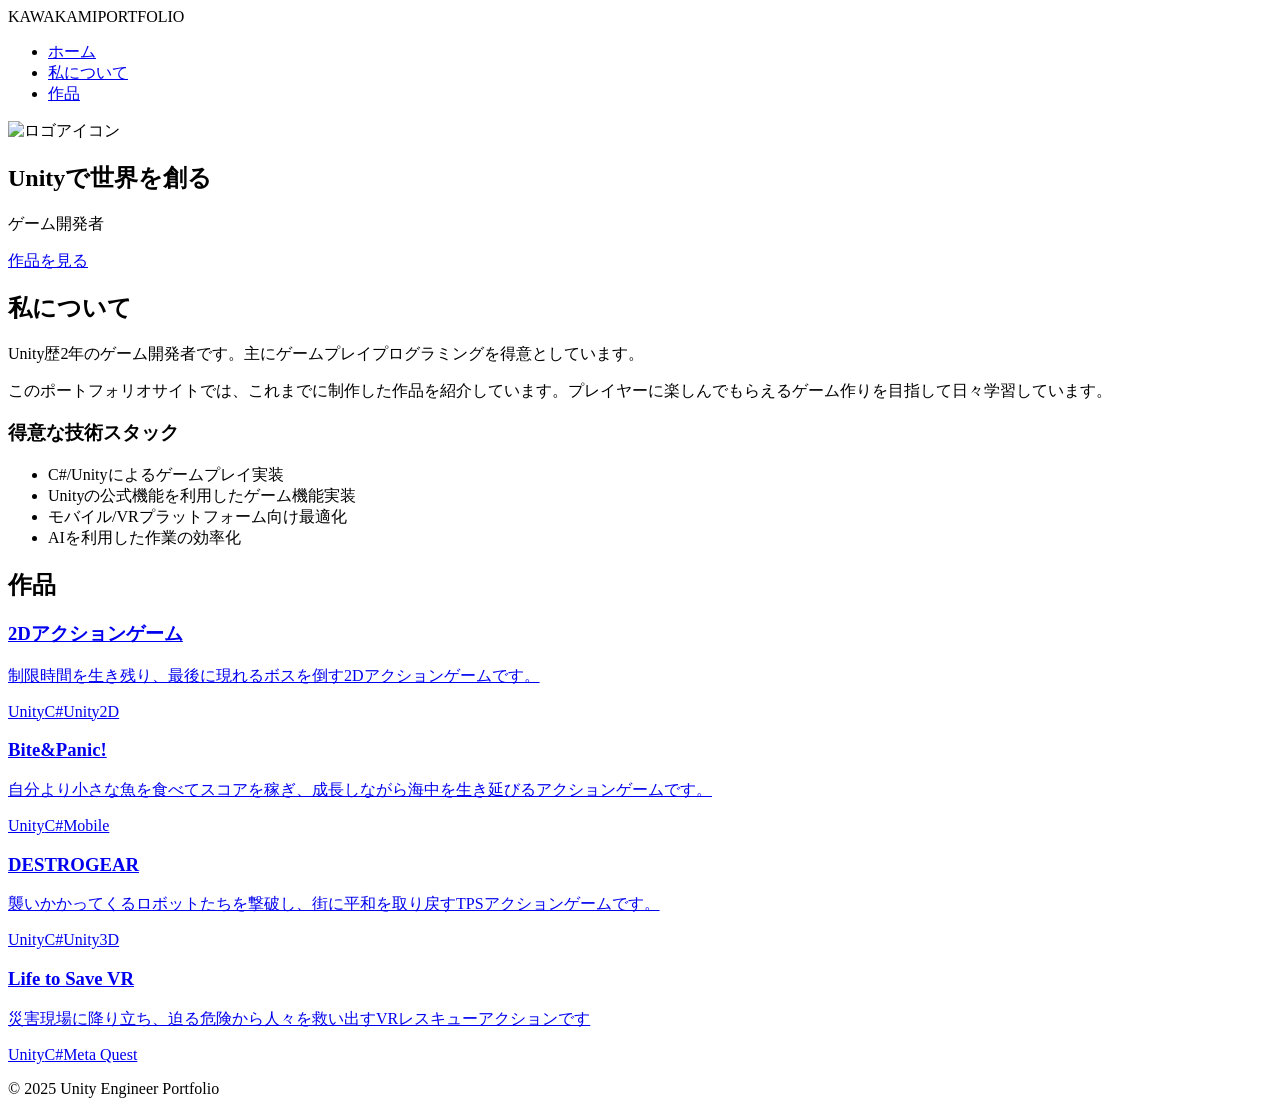
==== index.html @ 81d8efb4 "Update index.html" ====
<!DOCTYPE html>
<html lang="ja">

<head>
    <meta name="viewport" content="width=device-width, initial-scale=1.0">
    <title>Unity エンジニア ポートフォリオ</title>
    
    <!-- CSSファイルをGitHub PagesのURLに修正 -->
    <link rel="stylesheet" href="./css/style.css">
    
    <!-- Google Fonts の設定 -->
    <link rel="preconnect" href="https://fonts.googleapis.com">
    <link rel="preconnect" href="https://fonts.gstatic.com" crossorigin>
    <link
        href="https://fonts.googleapis.com/css2?family=Inter:wght@400;600;700&family=JetBrains+Mono:wght@400;700&family=Noto+Sans+JP:wght@400;700&display=swap"
        rel="stylesheet">
</head>

<body>
    <!-- ナビゲーションバー -->
    <nav class="navbar">
        <div class="logo">KAWAKAMIPORTFOLIO</div>
        <ul class="nav-links">
            <li><a href="#hero">ホーム</a></li>
            <li><a href="#about">私について</a></li>
            <li><a href="#projects">作品</a></li>
            <!-- コンタクトのナビゲーションリンクは削除済み -->
        </ul>
    </nav>

    <main>
        <!-- ヒーローセクション -->
        <section id="hero" class="hero-section">
            <div class="hero-content">
                <!-- ロゴ画像 (Icon.png) のパスをAssets/Icon.pngに修正 -->
                <img
                    src="https://kawakami240743.github.io/Portfolio/Assets/Icon.png"
                    alt="ロゴアイコン"
                    class="hero-logo"
                    onerror="this.onerror=null; this.src='https://placehold.co/150x150/4C969C/ffffff?text=Icon+Error';"
                >
                <h1><span class="highlight">Unity</span>で世界を創る</h1>
                <!-- ★注意: js/main.jsの内容に合わせて、このテキストはJSによって上書きされます -->
                <p class="typing-effect">ゲーム開発者</p>
                <a href="#projects" class="cta-button">作品を見る</a>
            </div>
        </section>

        <!-- 私についてセクション -->
        <section id="about" class="section animate-on-scroll">
            <h2>私について</h2>
            <div class="about-content">
                <p>Unity歴2年のゲーム開発者です。主にゲームプレイプログラミングを得意としています。</p>
                <p>このポートフォリオサイトでは、これまでに制作した作品を紹介しています。プレイヤーに楽しんでもらえるゲーム作りを目指して日々学習しています。</p>
                
                <h3 class="skills-title">得意な技術スタック</h3>
                <ul class="skills-list">
                    <li>C#/Unityによるゲームプレイ実装</li>
                    <li>Unityの公式機能を利用したゲーム機能実装</li>
                    <li>モバイル/VRプラットフォーム向け最適化</li>
                    <li>AIを利用した作業の効率化</li>
                </ul>
            </div>
        </section>

        <!-- 作品セクション -->
        <section id="projects" class="section">
            <h2 class="animate-on-scroll">作品</h2>
            <div class="projects-grid">
                <!-- 作品1: 画像URLを設定 -->
                <a href="project1.html" class="project-card-link animate-on-scroll delay-100">
                    <div class="project-card">
                        <div class="project-main-image" style="background-image: url('https://kawakami240743.github.io/Portfolio/Assets/2DAction_Title.png');"></div>
                        <div class="project-info">
                            <h3>2Dアクションゲーム</h3>
                            <p>制限時間を生き残り、最後に現れるボスを倒す2Dアクションゲームです。</p>
                            <div class="tags"><span>Unity</span><span>C#</span><span>Unity2D</span></div>
                        </div>
                    </div>
                </a>
                <!-- 作品2: 画像URLを設定 -->
                <a href="project2.html" class="project-card-link animate-on-scroll delay-200">
                    <div class="project-card">
                        <div class="project-main-image" style="background-image: url('https://kawakami240743.github.io/Portfolio/Assets/Bite&Panic_Title.png');"></div>
                        <div class="project-info">
                            <h3>Bite&Panic!</h3>
                            <p>自分より小さな魚を食べてスコアを稼ぎ、成長しながら海中を生き延びるアクションゲームです。</p>
                            <div class="tags"><span>Unity</span><span>C#</span><span>Mobile</span></div>
                        </div>
                    </div>
                </a>
                <!-- 作品3: 画像URLを設定 -->
                <a href="project3.html" class="project-card-link animate-on-scroll delay-300">
                    <div class="project-card">
                        <div class="project-main-image" style="background-image: url('https://kawakami240743.github.io/Portfolio/Assets/DestroGear_Title.png');"></div>
                        <div class="project-info">
                            <h3>DESTROGEAR</h3>
                            <p>襲いかかってくるロボットたちを撃破し、街に平和を取り戻すTPSアクションゲームです。</p>
                            <div class="tags"><span>Unity</span><span>C#</span><span>Unity3D</span></div>
                        </div>
                    </div>
                </a>
                <!-- 作品4: 画像URLを設定 -->
                <a href="project4.html" class="project-card-link animate-on-scroll delay-400">
                    <div class="project-card">
                        <div class="project-main-image" style="background-image: url('https://kawakami240743.github.io/Portfolio/Assets/LifetoSave_Title.png');"></div>
                        <div class="project-info">
                            <h3>Life to Save VR</h3>
                            <p>災害現場に降り立ち、迫る危険から人々を救い出すVRレスキューアクションです</p>
                            <div class="tags"><span>Unity</span><span>C#</span><span>Meta Quest</span></div>
                        </div>
                    </div>
                </a>
            </div>
        </section>

        <!-- コンタクトセクションは削除済み -->
    </main>

    <!-- フッター -->
    <footer>
        <p>&copy; 2025 Unity Engineer Portfolio</p>
    </footer>

    <!-- JavaScriptファイルをGitHub PagesのURLに修正 -->
    <script src="https://kawakami240743.github.io/Portfolio/js/main.js"></script>
</body>

</html>
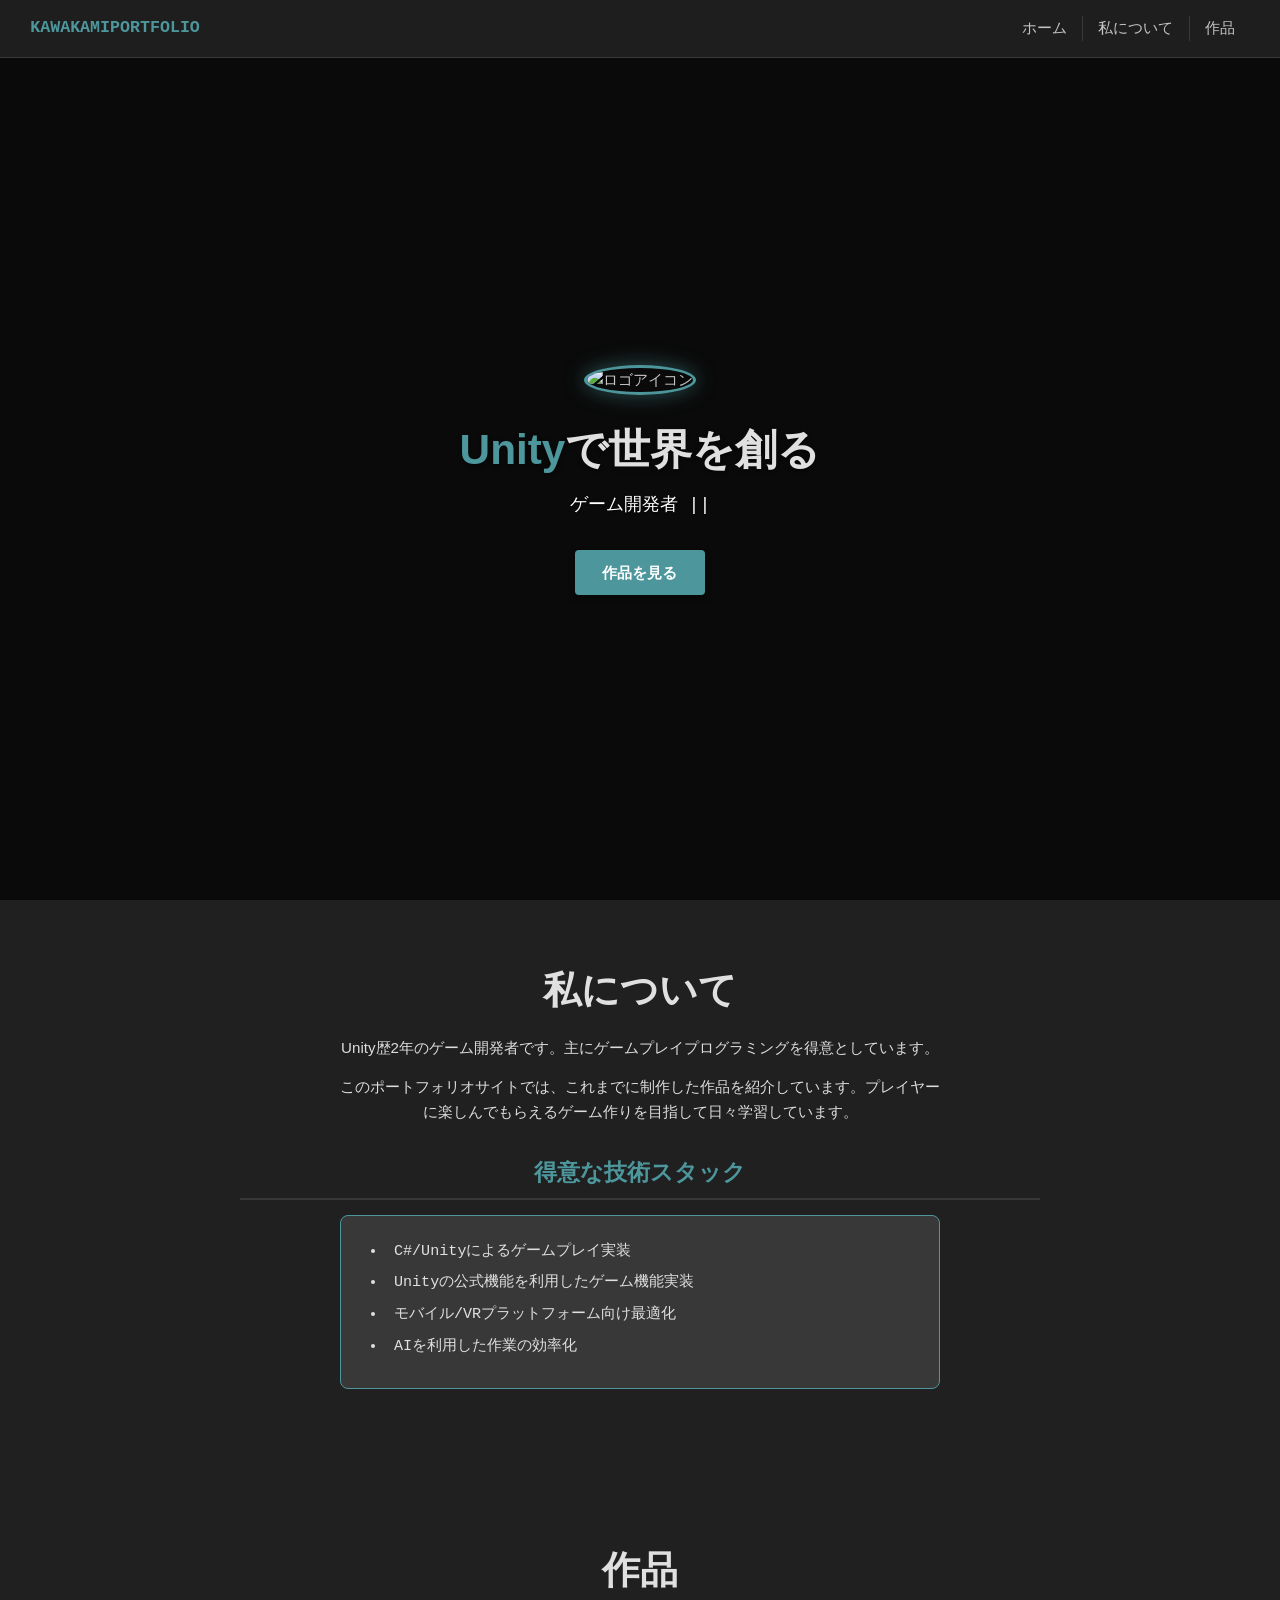
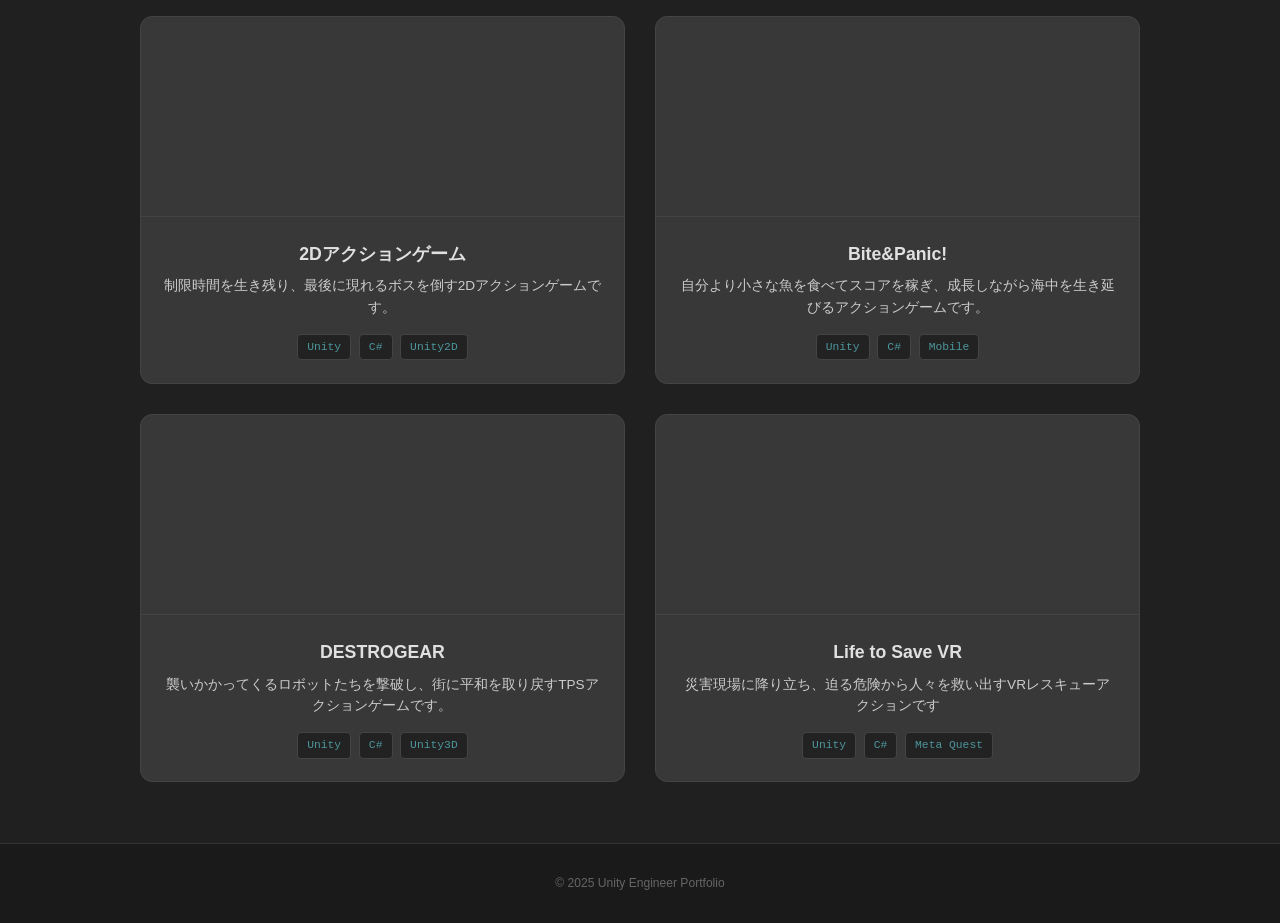
==== commit d8c8590c: "Add URL" ====
--- a/index.html
+++ b/index.html
@@ -5,7 +5,6 @@
     <meta name="viewport" content="width=device-width, initial-scale=1.0">
     <title>Unity エンジニア ポートフォリオ</title>
     
-    <!-- CSSファイルをGitHub PagesのURLに修正 -->
     <link rel="stylesheet" href="./css/style.css">
     
     <!-- Google Fonts の設定 -->
@@ -34,7 +33,7 @@
             <div class="hero-content">
                 <!-- ロゴ画像 (Icon.png) のパスをAssets/Icon.pngに修正 -->
                 <img
-                    src="https://kawakami240743.github.io/Portfolio/Assets/Icon.png"
+                    src="../Portfolio/Assets/Icon.png"
                     alt="ロゴアイコン"
                     class="hero-logo"
                     onerror="this.onerror=null; this.src='https://placehold.co/150x150/4C969C/ffffff?text=Icon+Error';"
@@ -70,7 +69,7 @@
                 <!-- 作品1: 画像URLを設定 -->
                 <a href="project1.html" class="project-card-link animate-on-scroll delay-100">
                     <div class="project-card">
-                        <div class="project-main-image" style="background-image: url('https://kawakami240743.github.io/Portfolio/Assets/2DAction_Title.png');"></div>
+                        <div class="project-main-image" style="background-image: url(../Portfolio/Assets/2DAction/2DAction_Title.png);"></div>
                         <div class="project-info">
                             <h3>2Dアクションゲーム</h3>
                             <p>制限時間を生き残り、最後に現れるボスを倒す2Dアクションゲームです。</p>
@@ -81,7 +80,7 @@
                 <!-- 作品2: 画像URLを設定 -->
                 <a href="project2.html" class="project-card-link animate-on-scroll delay-200">
                     <div class="project-card">
-                        <div class="project-main-image" style="background-image: url('https://kawakami240743.github.io/Portfolio/Assets/Bite&Panic_Title.png');"></div>
+                        <div class="project-main-image" style="background-image: url(../Portfolio/Assets/Bite&Panic/Bite&Panic_Title.png);"></div>
                         <div class="project-info">
                             <h3>Bite&Panic!</h3>
                             <p>自分より小さな魚を食べてスコアを稼ぎ、成長しながら海中を生き延びるアクションゲームです。</p>
@@ -92,7 +91,7 @@
                 <!-- 作品3: 画像URLを設定 -->
                 <a href="project3.html" class="project-card-link animate-on-scroll delay-300">
                     <div class="project-card">
-                        <div class="project-main-image" style="background-image: url('https://kawakami240743.github.io/Portfolio/Assets/DestroGear_Title.png');"></div>
+                        <div class="project-main-image" style="background-image: url(../Portfolio/Assets/DestroGear/DestroGear_Title.png);"></div>
                         <div class="project-info">
                             <h3>DESTROGEAR</h3>
                             <p>襲いかかってくるロボットたちを撃破し、街に平和を取り戻すTPSアクションゲームです。</p>
@@ -103,7 +102,7 @@
                 <!-- 作品4: 画像URLを設定 -->
                 <a href="project4.html" class="project-card-link animate-on-scroll delay-400">
                     <div class="project-card">
-                        <div class="project-main-image" style="background-image: url('https://kawakami240743.github.io/Portfolio/Assets/LifetoSave_Title.png');"></div>
+                        <div class="project-main-image" style="background-image: url(../Portfolio/Assets/LifetoSave/LifetoSave_Title.png);"></div>
                         <div class="project-info">
                             <h3>Life to Save VR</h3>
                             <p>災害現場に降り立ち、迫る危険から人々を救い出すVRレスキューアクションです</p>
@@ -123,7 +122,7 @@
     </footer>
 
     <!-- JavaScriptファイルをGitHub PagesのURLに修正 -->
-    <script src="https://kawakami240743.github.io/Portfolio/js/main.js"></script>
+    <script src="./js/main.js"></script>
 </body>
 
 </html>
--- a/css/style.css
+++ b/css/style.css
@@ -0,0 +1,531 @@
+:root {
+    --bg-color: #202020;
+    --surface-color: #383838;
+    --text-color: #C4C4C4;
+    --highlight-color: #4C969C;
+    /* Unity-ish teal/blue */
+    --accent-color: #E0E0E0;
+    --font-main: 'Inter', 'Noto Sans JP', sans-serif;
+    --font-code: 'JetBrains Mono', monospace;
+}
+
+* {
+    margin: 0;
+    padding: 0;
+    box-sizing: border-box;
+}
+
+/* * 【ベースフォント設定】
+ * 最小値10px + 0.4vw で、スマホでもPCでもレスポンシブにフォントサイズを調整
+ */
+html {
+    font-size: calc(10px + 0.4vw); 
+}
+
+body {
+    background-color: var(--bg-color);
+    color: var(--text-color);
+    font-family: var(--font-main);
+    line-height: 1.6;
+    /* 横スクロールを防止 */
+    overflow-x: hidden;
+}
+
+a {
+    text-decoration: none;
+    color: inherit;
+    transition: color 0.3s ease;
+}
+
+ul {
+    list-style: none;
+}
+
+/* Navbar */
+.navbar {
+    display: flex;
+    justify-content: space-between;
+    align-items: center;
+    padding: 1rem 2rem;
+    background-color: rgba(32, 32, 32, 0.95);
+    position: fixed;
+    width: 100%;
+    top: 0;
+    z-index: 1000;
+    backdrop-filter: blur(10px);
+    border-bottom: 1px solid var(--surface-color);
+}
+
+.logo {
+    font-family: var(--font-code);
+    font-weight: 700;
+    font-size: 1.1rem; 
+    color: var(--highlight-color);
+}
+
+.nav-links {
+    display: flex;
+    gap: 0;
+}
+
+/* ナビゲーションリンク間に区切り線を追加 */
+.nav-links li {
+    padding: 0 1rem;
+    border-right: 1px solid var(--surface-color);
+}
+
+.nav-links li:last-child {
+    border-right: none;
+}
+/* -------------------------------------- */
+
+.nav-links a:hover {
+    color: var(--highlight-color);
+}
+
+/* Sections */
+.section {
+    /* モバイルでの横幅オーバーを防ぐため、左右のパディングを縮小 (2rem -> 1rem) */
+    padding: 4rem 1rem; 
+    max-width: 1200px;
+    margin: 0 auto;
+}
+
+h1,
+h2,
+h3 {
+    color: var(--accent-color);
+    margin-bottom: 1rem;
+    /* メインのh1/h2は中央寄せ */
+    text-align: center;
+}
+
+h2 {
+    font-size: 2.5rem; 
+}
+
+
+/* Hero Section */
+.hero-section {
+    height: 100vh;
+    display: flex;
+    align-items: center;
+    justify-content: center;
+    /* 左右のパディングを10%から、モバイルでも安全な5%に修正 */
+    padding: 0 5%; 
+    padding-top: 60px;
+    text-align: center;
+    /* GitHub Pagesの背景画像URLを使用 */
+    background-image: linear-gradient(rgba(0, 0, 0, 0.7), rgba(0, 0, 0, 0.7)), url('https://kawakami240743.github.io/Portfolio/Assets/BackGround.png');
+    background-size: cover;
+    background-position: center;
+    background-attachment: fixed;
+}
+
+.hero-content {
+    max-width: 800px;
+    z-index: 1;
+}
+
+.hero-logo {
+    width: 150px;
+    height: 150px;
+    object-fit: contain;
+    margin-bottom: 2rem;
+    border-radius: 50%;
+    border: 3px solid var(--highlight-color);
+    box-shadow: 0 0 20px rgba(76, 150, 156, 0.5);
+    animation: float 6s ease-in-out infinite;
+}
+
+@keyframes float {
+    0% {
+        transform: translateY(0px);
+    }
+
+    50% {
+        transform: translateY(-10px);
+    }
+
+    100% {
+        transform: translateY(0px);
+    }
+}
+
+.hero-content h1 {
+    font-size: 2.8rem;
+    line-height: 1.2;
+    margin-bottom: 1rem;
+    text-shadow: 0 2px 4px rgba(0, 0, 0, 0.5);
+}
+
+.highlight {
+    color: var(--highlight-color);
+}
+
+.typing-effect {
+    font-family: var(--font-code);
+    font-size: 1.2rem;
+    margin-bottom: 2rem;
+    color: #fff;
+    text-shadow: 0 1px 2px rgba(0, 0, 0, 0.8);
+}
+
+.cta-button {
+    display: inline-block;
+    padding: 0.7rem 1.8rem;
+    background-color: var(--highlight-color);
+    color: #fff;
+    border-radius: 4px;
+    font-weight: 600;
+    transition: transform 0.2s ease, background-color 0.2s ease;
+    box-shadow: 0 4px 6px rgba(0, 0, 0, 0.3);
+}
+
+.cta-button:hover {
+    transform: translateY(-2px);
+    background-color: #3a7a80;
+}
+
+
+/* About Section */
+.about-content {
+    font-size: 1rem;
+    max-width: 800px;
+    color: #ddd;
+    /* コンテンツ全体を中央寄せにする */
+    text-align: center;
+    margin: 0 auto;
+}
+
+
+.about-content p {
+    margin-bottom: 1rem;
+    /* 中央寄せでも行が長くなりすぎないよう幅を狭くする */
+    max-width: 600px;
+    margin: 0.5rem auto 1rem auto; /* 中央寄せ */
+}
+
+/* 技術スタックのタイトルとリストのスタイル */
+.skills-title {
+    font-size: 1.5rem;
+    color: var(--highlight-color);
+    margin-top: 2rem;
+    margin-bottom: 1rem;
+    padding-bottom: 0.5rem;
+    border-bottom: 2px solid var(--surface-color);
+    text-align: center; 
+}
+
+/* skills-list */
+.skills-list {
+    list-style: disc;
+    margin-bottom: 2rem;
+    font-family: var(--font-code);
+    font-size: 1rem;
+    color: var(--accent-color);
+    background-color: var(--surface-color);
+    padding: 1.5rem 2rem;
+    padding-left: 3rem;
+    border-radius: 8px;
+    border: 1px solid var(--highlight-color);
+    
+    /* リストボックス自体を中央寄せにする */
+    max-width: 600px;
+    margin: 0 auto 2rem auto;
+    /* 中央寄せにしたので、リストアイテムを左寄せに戻す */
+    text-align: left;
+}
+
+.skills-list li {
+    margin-bottom: 0.5rem;
+    padding-left: 0.5rem;
+}
+
+
+/* Projects Section */
+/* 【修正】モバイルでは1列、PCでは2列に固定するための修正 */
+.projects-grid {
+    display: grid;
+    /* モバイルデフォルト: 1列 */
+    grid-template-columns: 1fr;
+    gap: 2rem;
+    max-width: 650px; /* カードが1列で中央に寄るように最大幅を設定 */
+    margin: 0 auto;
+}
+
+/* PCサイズでのグリッド設定 */
+@media (min-width: 769px) {
+    .projects-grid {
+        /* PCでは最大幅を増やし、2列に固定 */
+        grid-template-columns: repeat(2, 1fr);
+        max-width: 1000px; /* 2列表示で広めに取る */
+    }
+}
+
+
+.project-card {
+    background-color: var(--surface-color);
+    /* 角丸を大きくする */
+    border-radius: 12px; 
+    overflow: hidden;
+    border: 1px solid #444;
+    transition: transform 0.3s ease, box-shadow 0.3s ease;
+}
+
+.project-card:hover {
+    transform: translateY(-8px); /* 浮き上がりを強くする */
+    /* シャドウをハイライトカラーで目立たせる */
+    box-shadow: 0 15px 30px rgba(76, 150, 156, 0.4); 
+    border-color: var(--highlight-color);
+}
+
+/* 【作品一覧画像】高さを確保し、表示を有効にする */
+.project-main-image {
+    height: 200px; 
+    background-size: cover;
+    background-position: center;
+    border-bottom: 1px solid #444;
+    border-top-left-radius: 12px; 
+    border-top-right-radius: 12px; 
+}
+
+.project-info {
+    padding: 1.5rem;
+}
+
+.project-info h3 {
+    color: var(--accent-color);
+    /* 作品名も中央寄せにする */
+    text-align: center;
+    margin-bottom: 0.5rem;
+}
+
+.project-info p {
+    font-size: 0.9rem;
+    margin-bottom: 1rem;
+    color: #ccc;
+    /* 説明文も中央寄せにする */
+    text-align: center;
+}
+
+.tags {
+    display: flex;
+    gap: 0.5rem;
+    flex-wrap: wrap;
+    /* タグを中央寄せにする */
+    justify-content: center;
+}
+
+.tags span {
+    background-color: #222;
+    color: var(--highlight-color);
+    padding: 0.2rem 0.6rem;
+    border-radius: 4px;
+    font-size: 0.75rem;
+    font-family: var(--font-code);
+    border: 1px solid #444;
+    /* ホバーエフェクトを追加 */
+    transition: background-color 0.2s ease, color 0.2s ease;
+}
+
+.project-card:hover .tags span {
+    background-color: var(--highlight-color);
+    color: var(--bg-color); /* 背景色に合わせてテキストを暗くする */
+}
+
+
+/* Footer */
+footer {
+    text-align: center;
+    padding: 2rem;
+    background-color: #1a1a1a;
+    color: #666;
+    font-size: 0.8rem;
+    border-top: 1px solid #333;
+}
+
+/* Animations */
+.animate-on-scroll {
+    opacity: 0;
+    transform: translateY(30px);
+    transition: opacity 0.8s ease-out, transform 0.8s ease-out;
+}
+
+.animate-on-scroll.visible {
+    opacity: 1;
+    transform: translateY(0);
+}
+
+/* Staggered delay for children if needed */
+.delay-100 {
+    transition-delay: 0.1s;
+}
+
+.delay-200 {
+    transition-delay: 0.2s;
+}
+
+.delay-300 {
+    transition-delay: 0.3s;
+}
+
+.delay-400 {
+    transition-delay: 0.4s;
+}
+
+
+/* --- Project Detail Page Specific Styles --- */
+.project-detail {
+    padding-top: 80px;
+    max-width: 1000px;
+    margin: 0 auto;
+    padding-bottom: 4rem;
+    /* h2タイトルを左寄せにするため、text-align: centerを削除 */
+    text-align: left; 
+}
+
+/* 【修正】プロジェクトヘッダー内のh1を強調 */
+.project-header h1 {
+    font-size: 3rem; /* h2 (2.5rem)よりも大きく強調 */
+    color: var(--highlight-color);
+    margin-bottom: 0.5rem; /* pタグとの間隔を調整 */
+}
+
+.project-header p {
+    text-align: center;
+    margin-bottom: 1.5rem; 
+    font-size: 1.1rem;
+    color: var(--text-color);
+}
+
+.project-description {
+    /* project-description内のコンテンツを左寄せベースにする */
+    text-align: left; 
+}
+
+.project-description h2,
+.project-description h3 {
+    color: var(--accent-color);
+    /* 中央寄せを解除し、左寄せを強制 */
+    text-align: left; 
+    
+    /* マージンの調整: タイトル上の間隔を広げ、下の間隔は境界線のために確保 */
+    margin-top: 3rem; 
+    margin-bottom: 1rem;
+    
+    /* タイトル下に控えめな区切り線を追加 */
+    border-bottom: 2px solid var(--surface-color);
+    padding-bottom: 0.5rem;
+    
+    /* セクションコンテンツの左右パディングを適用 (h2はセクション内にあるため) */
+    max-width: 1000px; 
+    margin-left: auto;
+    margin-right: auto;
+}
+
+.project-description p,
+.project-description li {
+    color: #ccc;
+    font-size: 1rem;
+    margin-bottom: 1rem;
+    /* 本文を左寄せに設定 */
+    text-align: left; 
+}
+
+.project-description ul {
+    list-style: disc;
+    padding-left: 2rem;
+    margin-bottom: 2rem;
+    /* リスト内のテキストを左寄せに設定 */
+    text-align: left;
+}
+
+
+/* 【動画・ギャラリーの共通スタイル】 */
+.video-container {
+    position: relative;
+    width: 100%;
+    padding-top: 56.25%; /* アスペクト比 16:9 を維持 */
+    margin-bottom: 3rem;
+    border-radius: 8px;
+    overflow: hidden;
+    max-width: 100%;
+    margin-left: auto;
+    margin-right: auto;
+}
+
+.video-container iframe {
+    position: absolute;
+    top: 0;
+    left: 0;
+    width: 100%;
+    height: 100%;
+    border: 1px solid #444;
+    box-shadow: 0 10px 30px rgba(0, 0, 0, 0.5);
+}
+
+.project-gallery {
+    margin-top: 4rem;
+    overflow: hidden;
+}
+
+/* JS自動スクロール用設定 */
+.gallery-grid {
+    display: flex; 
+    flex-wrap: nowrap;
+    overflow-x: auto; 
+    -webkit-overflow-scrolling: touch;
+    scroll-behavior: smooth;
+    
+    width: auto; 
+    animation: none; 
+    
+    gap: 1.5rem;
+    margin-top: 1.5rem;
+    
+    /* スクロールバーを非表示 */
+    -ms-overflow-style: none;
+    scrollbar-width: none;
+}
+
+.gallery-grid::-webkit-scrollbar {
+    display: none;
+}
+
+.gallery-item {
+    min-width: 300px;
+    width: 300px;
+    flex-shrink: 0;
+    
+    height: 200px;
+    background-color: #333;
+    border-radius: 8px;
+    border: 1px solid #444;
+}
+
+.back-link {
+    margin-top: 4rem;
+    text-align: center;
+}
+
+/* Link Wrapper for Cards */
+.project-card-link {
+    display: block;
+    transition: transform 0.3s ease;
+}
+
+.project-card-link:hover {
+    transform: translateY(-8px);
+}
+
+.project-card-link .project-card {
+    height: 100%;
+    transition: border-color 0.3s ease;
+}
+
+.project-card-link:hover .project-card {
+    border-color: var(--highlight-color);
+    transform: none;
+    /* Reset inner transform to avoid double effect */
+}
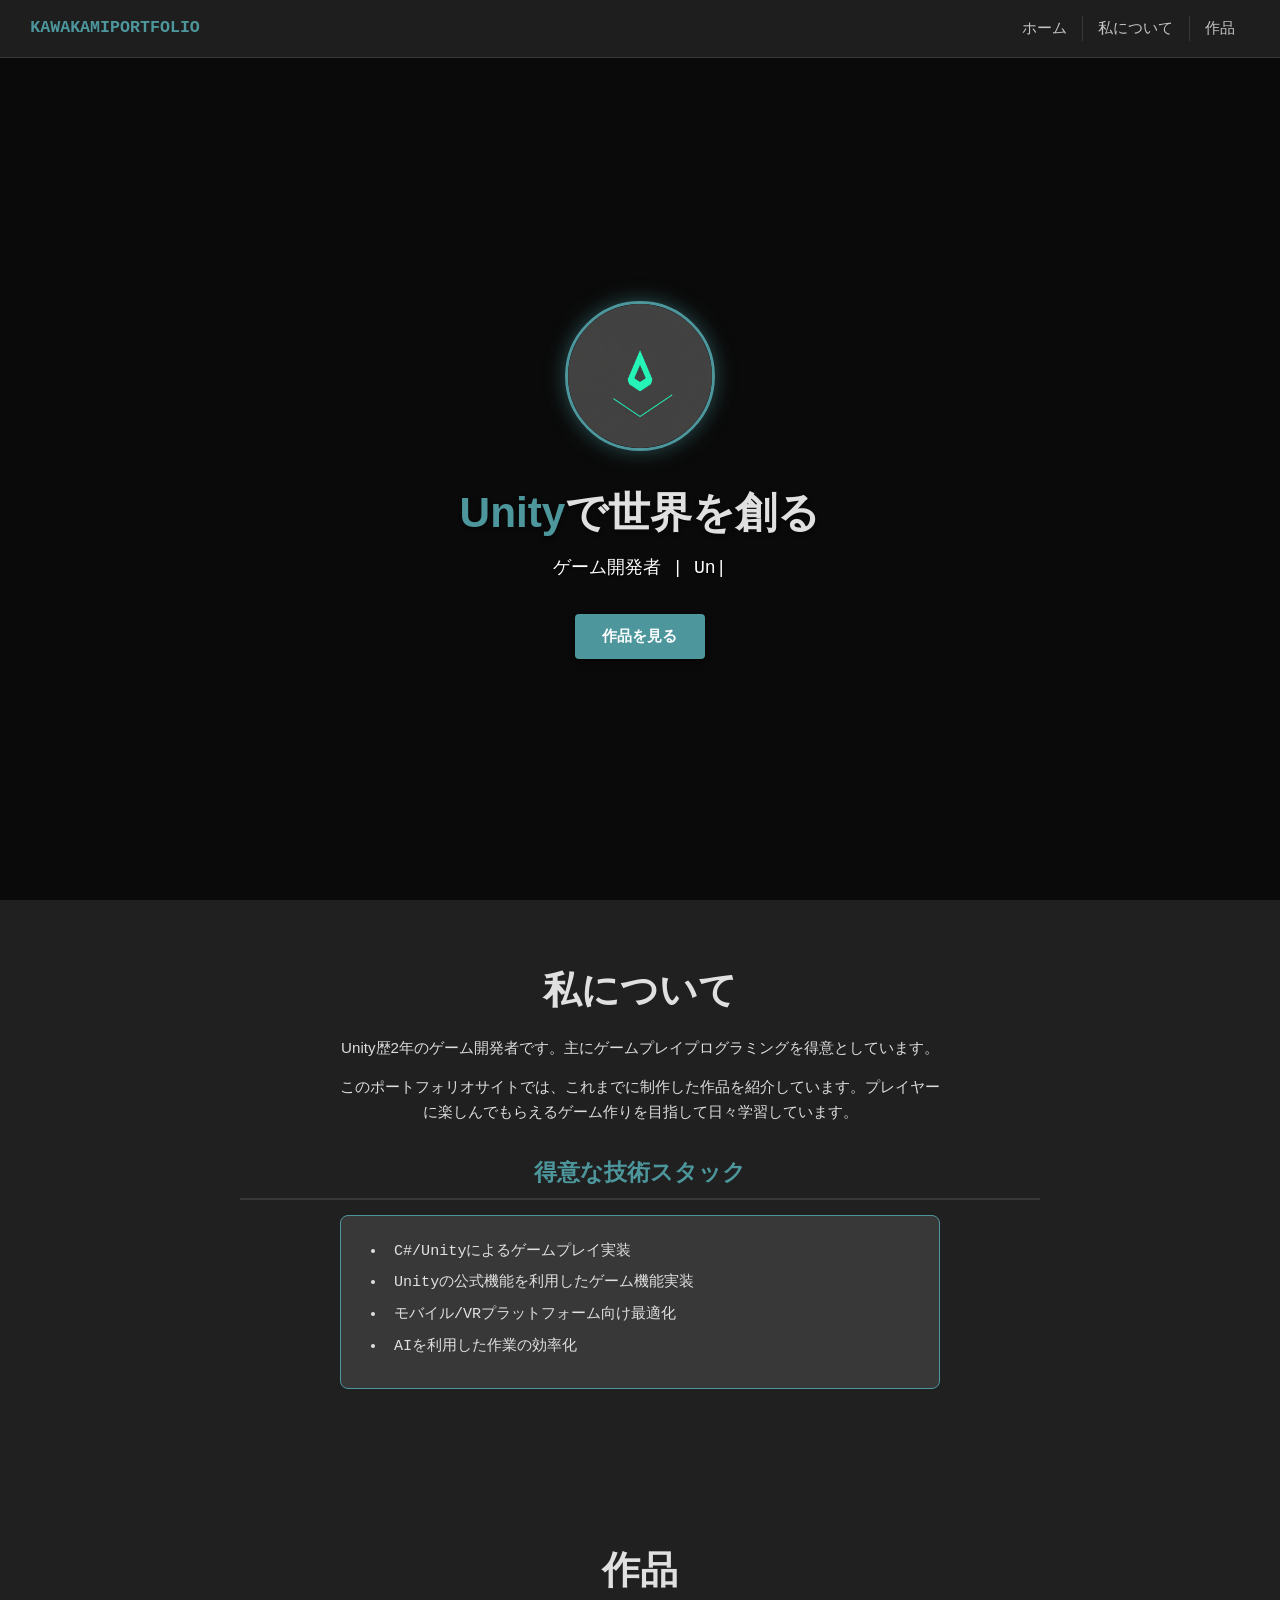
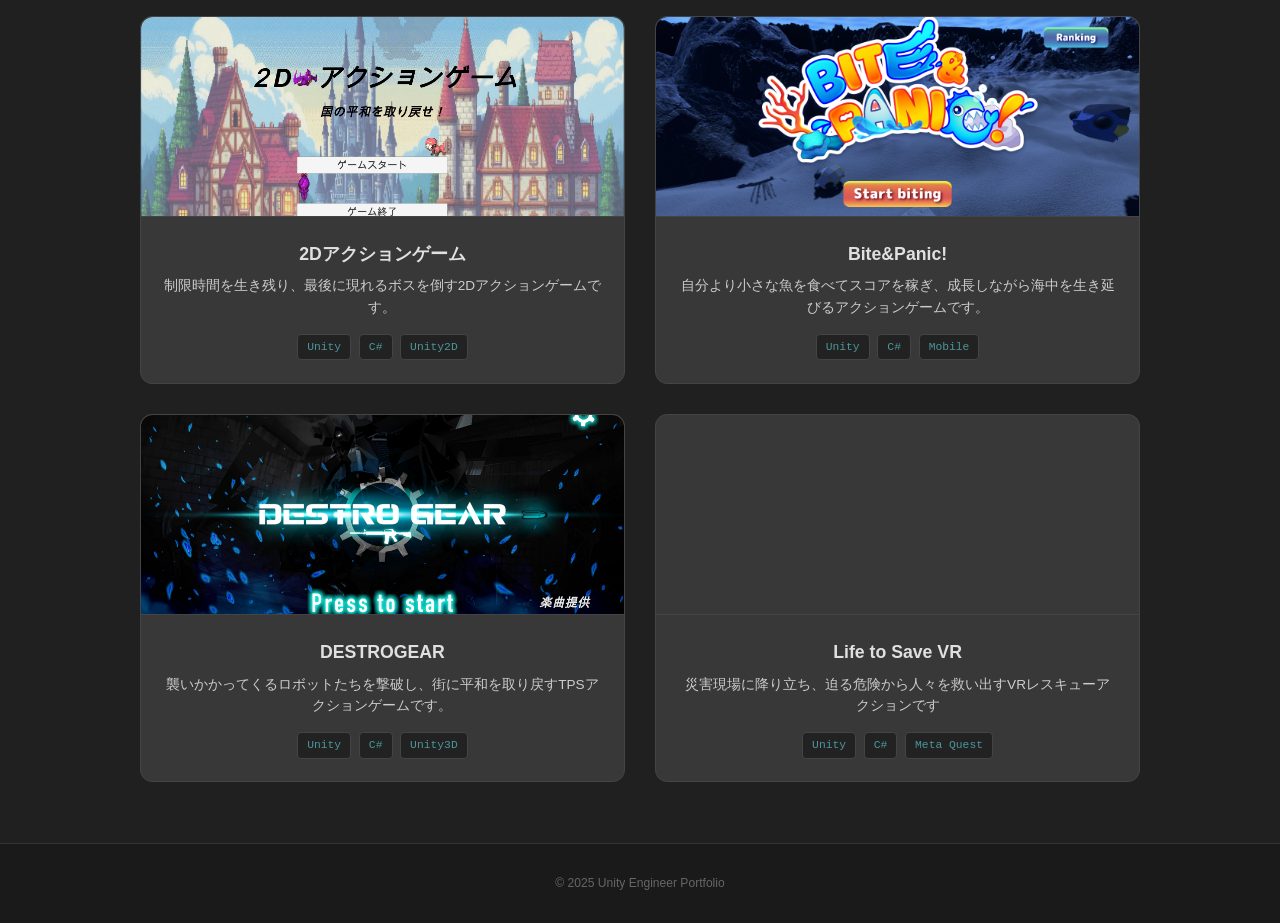
==== commit 9cfd8bfe: "相対パスの変更" ====
--- a/index.html
+++ b/index.html
@@ -33,7 +33,7 @@
             <div class="hero-content">
                 <!-- ロゴ画像 (Icon.png) のパスをAssets/Icon.pngに修正 -->
                 <img
-                    src="../Portfolio/Assets/Icon.png"
+                    src="./Assets/Icon.png"
                     alt="ロゴアイコン"
                     class="hero-logo"
                     onerror="this.onerror=null; this.src='https://placehold.co/150x150/4C969C/ffffff?text=Icon+Error';"
@@ -69,7 +69,7 @@
                 <!-- 作品1: 画像URLを設定 -->
                 <a href="project1.html" class="project-card-link animate-on-scroll delay-100">
                     <div class="project-card">
-                        <div class="project-main-image" style="background-image: url(../Portfolio/Assets/2DAction/2DAction_Title.png);"></div>
+                        <div class="project-main-image" style="background-image: url(./Assets/2DAction/2DAction_Title.png);"></div>
                         <div class="project-info">
                             <h3>2Dアクションゲーム</h3>
                             <p>制限時間を生き残り、最後に現れるボスを倒す2Dアクションゲームです。</p>
@@ -80,7 +80,7 @@
                 <!-- 作品2: 画像URLを設定 -->
                 <a href="project2.html" class="project-card-link animate-on-scroll delay-200">
                     <div class="project-card">
-                        <div class="project-main-image" style="background-image: url(../Portfolio/Assets/Bite&Panic/Bite&Panic_Title.png);"></div>
+                        <div class="project-main-image" style="background-image: url(./Assets/Bite&Panic/Bite&Panic_Title.png);"></div>
                         <div class="project-info">
                             <h3>Bite&Panic!</h3>
                             <p>自分より小さな魚を食べてスコアを稼ぎ、成長しながら海中を生き延びるアクションゲームです。</p>
@@ -91,7 +91,7 @@
                 <!-- 作品3: 画像URLを設定 -->
                 <a href="project3.html" class="project-card-link animate-on-scroll delay-300">
                     <div class="project-card">
-                        <div class="project-main-image" style="background-image: url(../Portfolio/Assets/DestroGear/DestroGear_Title.png);"></div>
+                        <div class="project-main-image" style="background-image: url(./Assets/DestroGear/DestroGear_Title.png);"></div>
                         <div class="project-info">
                             <h3>DESTROGEAR</h3>
                             <p>襲いかかってくるロボットたちを撃破し、街に平和を取り戻すTPSアクションゲームです。</p>
@@ -102,7 +102,7 @@
                 <!-- 作品4: 画像URLを設定 -->
                 <a href="project4.html" class="project-card-link animate-on-scroll delay-400">
                     <div class="project-card">
-                        <div class="project-main-image" style="background-image: url(../Portfolio/Assets/LifetoSave/LifetoSave_Title.png);"></div>
+                        <div class="project-main-image" style="background-image: url(./Assets/LifetoSave/LifetoSave_Title.png);"></div>
                         <div class="project-info">
                             <h3>Life to Save VR</h3>
                             <p>災害現場に降り立ち、迫る危険から人々を救い出すVRレスキューアクションです</p>
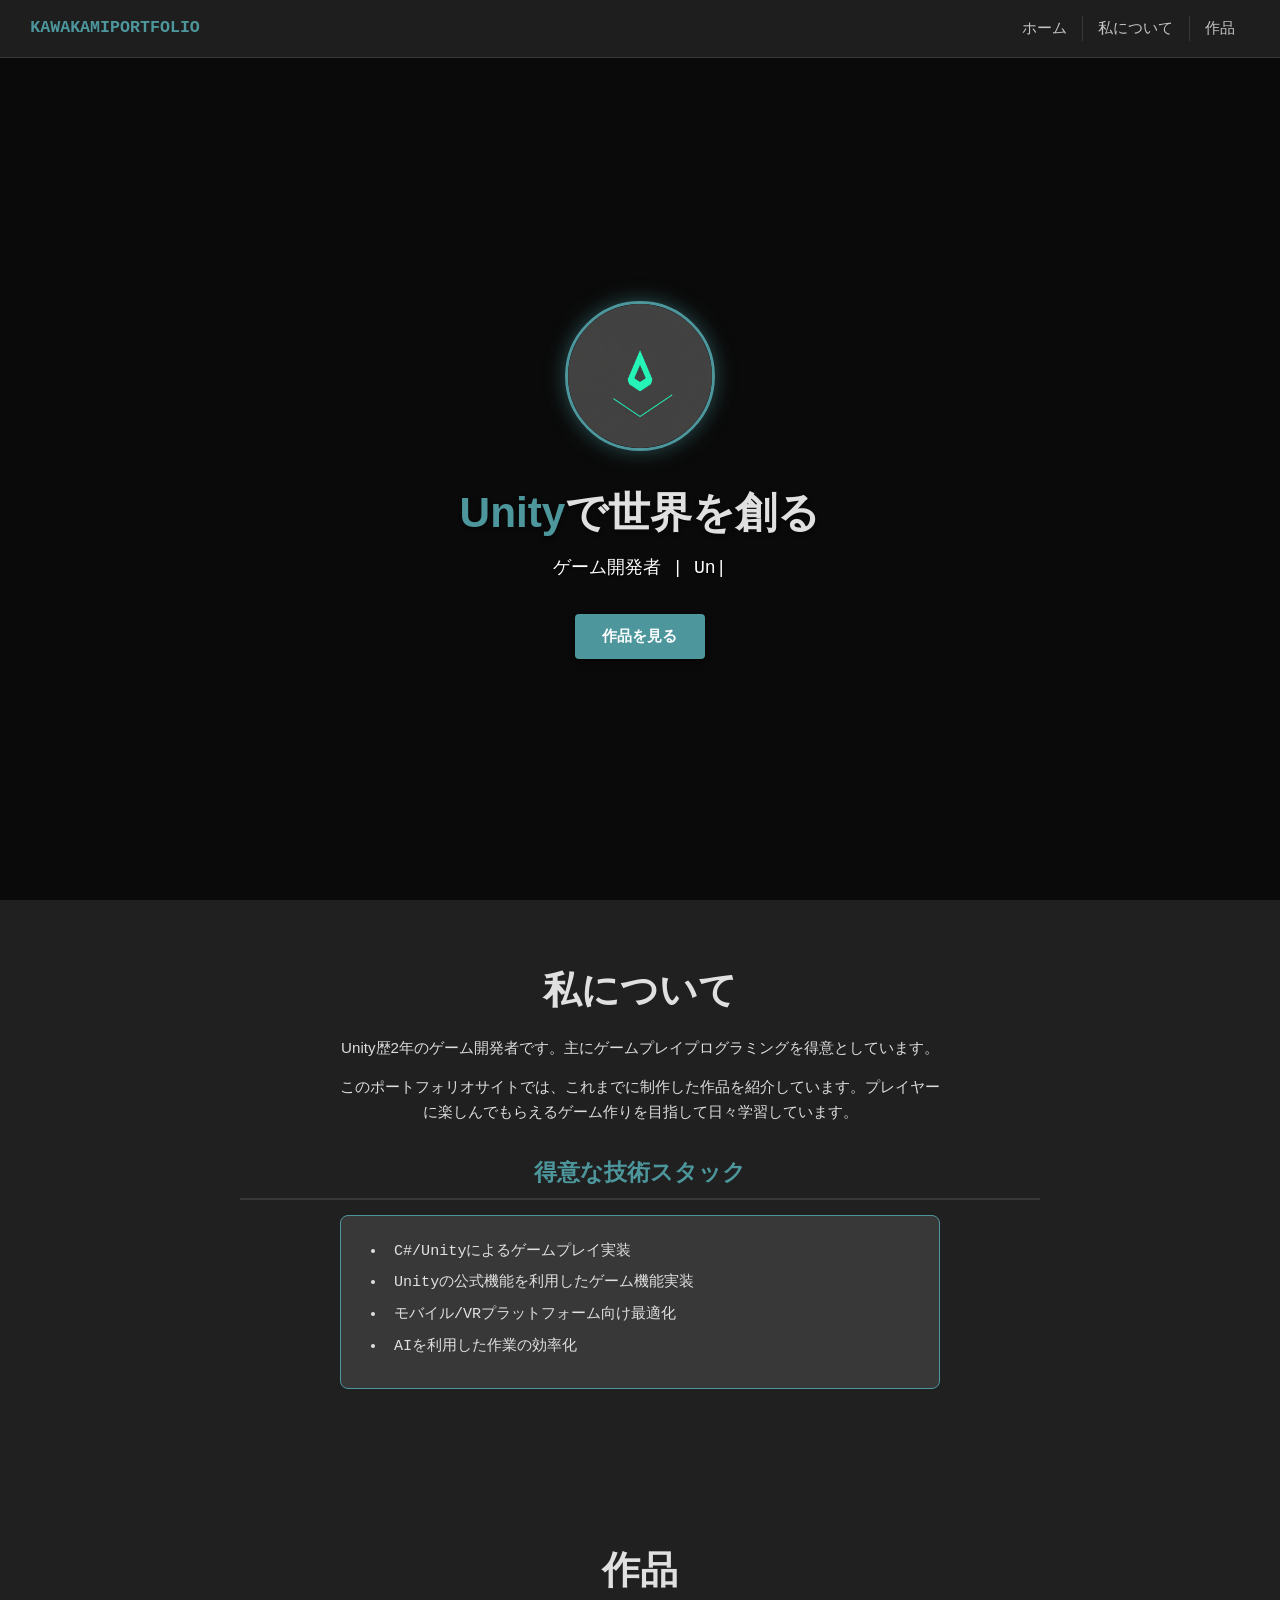
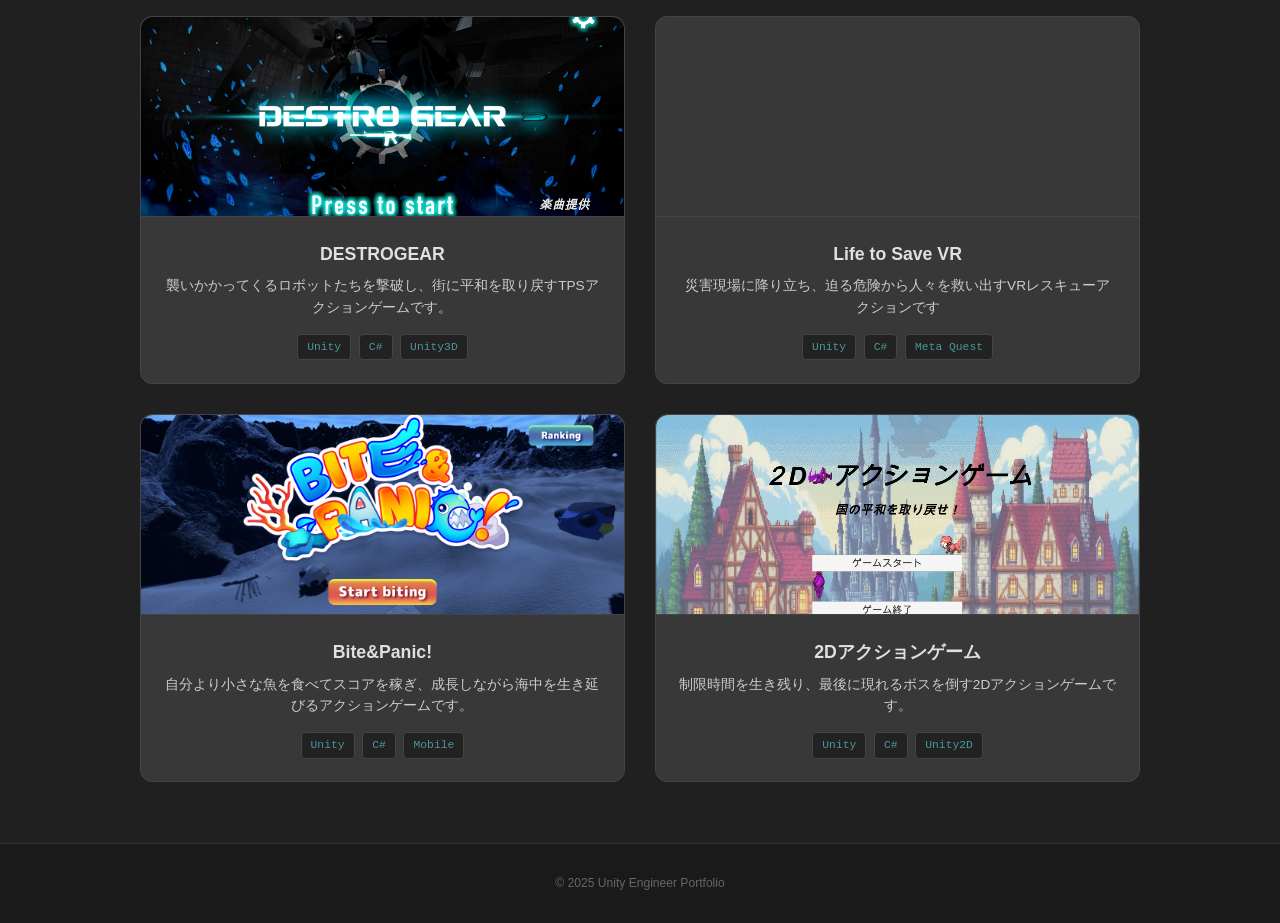
==== commit 022fc652: "作品の順番を入れ替え" ====
--- a/index.html
+++ b/index.html
@@ -31,7 +31,6 @@
         <!-- ヒーローセクション -->
         <section id="hero" class="hero-section">
             <div class="hero-content">
-                <!-- ロゴ画像 (Icon.png) のパスをAssets/Icon.pngに修正 -->
                 <img
                     src="./Assets/Icon.png"
                     alt="ロゴアイコン"
@@ -66,8 +65,37 @@
         <section id="projects" class="section">
             <h2 class="animate-on-scroll">作品</h2>
             <div class="projects-grid">
-                <!-- 作品1: 画像URLを設定 -->
-                <a href="project1.html" class="project-card-link animate-on-scroll delay-100">
+                <a href="./pages/project3.html" class="project-card-link animate-on-scroll delay-300">
+                    <div class="project-card">
+                        <div class="project-main-image" style="background-image: url(./Assets/DestroGear/DestroGear_Title.png);"></div>
+                        <div class="project-info">
+                            <h3>DESTROGEAR</h3>
+                            <p>襲いかかってくるロボットたちを撃破し、街に平和を取り戻すTPSアクションゲームです。</p>
+                            <div class="tags"><span>Unity</span><span>C#</span><span>Unity3D</span></div>
+                        </div>
+                    </div>
+                </a>
+                <a href="./pages/project4.html" class="project-card-link animate-on-scroll delay-400">
+                    <div class="project-card">
+                        <div class="project-main-image" style="background-image: url(./Assets/LifetoSave/LifetoSave_Title.png);"></div>
+                        <div class="project-info">
+                            <h3>Life to Save VR</h3>
+                            <p>災害現場に降り立ち、迫る危険から人々を救い出すVRレスキューアクションです</p>
+                            <div class="tags"><span>Unity</span><span>C#</span><span>Meta Quest</span></div>
+                        </div>
+                    </div>
+                </a>
+                <a href="./pages/project2.html" class="project-card-link animate-on-scroll delay-200">
+                    <div class="project-card">
+                        <div class="project-main-image" style="background-image: url(./Assets/Bite&Panic/Bite&Panic_Title.png);"></div>
+                        <div class="project-info">
+                            <h3>Bite&Panic!</h3>
+                            <p>自分より小さな魚を食べてスコアを稼ぎ、成長しながら海中を生き延びるアクションゲームです。</p>
+                            <div class="tags"><span>Unity</span><span>C#</span><span>Mobile</span></div>
+                        </div>
+                    </div>
+                </a>
+                <a href="./pages/project1.html" class="project-card-link animate-on-scroll delay-100">
                     <div class="project-card">
                         <div class="project-main-image" style="background-image: url(./Assets/2DAction/2DAction_Title.png);"></div>
                         <div class="project-info">
@@ -77,43 +105,8 @@
                         </div>
                     </div>
                 </a>
-                <!-- 作品2: 画像URLを設定 -->
-                <a href="project2.html" class="project-card-link animate-on-scroll delay-200">
-                    <div class="project-card">
-                        <div class="project-main-image" style="background-image: url(./Assets/Bite&Panic/Bite&Panic_Title.png);"></div>
-                        <div class="project-info">
-                            <h3>Bite&Panic!</h3>
-                            <p>自分より小さな魚を食べてスコアを稼ぎ、成長しながら海中を生き延びるアクションゲームです。</p>
-                            <div class="tags"><span>Unity</span><span>C#</span><span>Mobile</span></div>
-                        </div>
-                    </div>
-                </a>
-                <!-- 作品3: 画像URLを設定 -->
-                <a href="project3.html" class="project-card-link animate-on-scroll delay-300">
-                    <div class="project-card">
-                        <div class="project-main-image" style="background-image: url(./Assets/DestroGear/DestroGear_Title.png);"></div>
-                        <div class="project-info">
-                            <h3>DESTROGEAR</h3>
-                            <p>襲いかかってくるロボットたちを撃破し、街に平和を取り戻すTPSアクションゲームです。</p>
-                            <div class="tags"><span>Unity</span><span>C#</span><span>Unity3D</span></div>
-                        </div>
-                    </div>
-                </a>
-                <!-- 作品4: 画像URLを設定 -->
-                <a href="project4.html" class="project-card-link animate-on-scroll delay-400">
-                    <div class="project-card">
-                        <div class="project-main-image" style="background-image: url(./Assets/LifetoSave/LifetoSave_Title.png);"></div>
-                        <div class="project-info">
-                            <h3>Life to Save VR</h3>
-                            <p>災害現場に降り立ち、迫る危険から人々を救い出すVRレスキューアクションです</p>
-                            <div class="tags"><span>Unity</span><span>C#</span><span>Meta Quest</span></div>
-                        </div>
-                    </div>
-                </a>
             </div>
         </section>
-
-        <!-- コンタクトセクションは削除済み -->
     </main>
 
     <!-- フッター -->
@@ -121,7 +114,6 @@
         <p>&copy; 2025 Unity Engineer Portfolio</p>
     </footer>
 
-    <!-- JavaScriptファイルをGitHub PagesのURLに修正 -->
     <script src="./js/main.js"></script>
 </body>
 
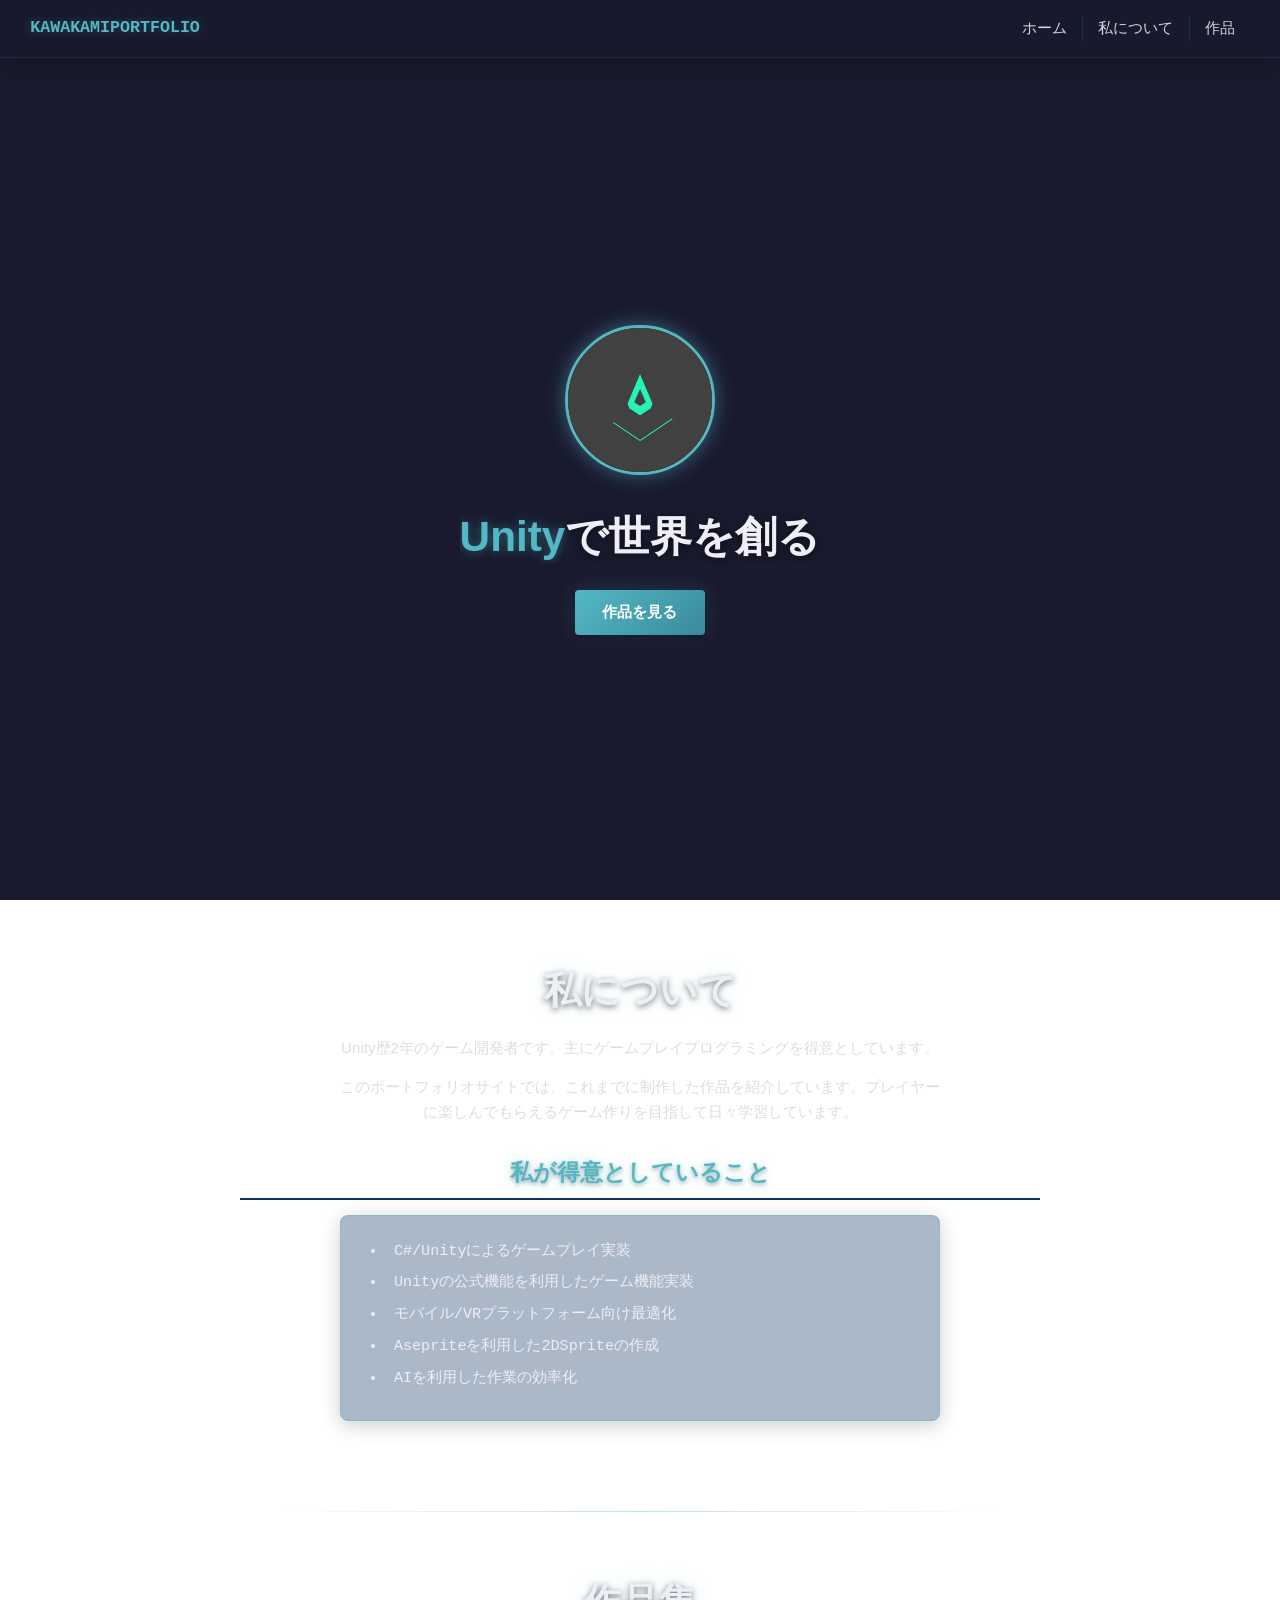
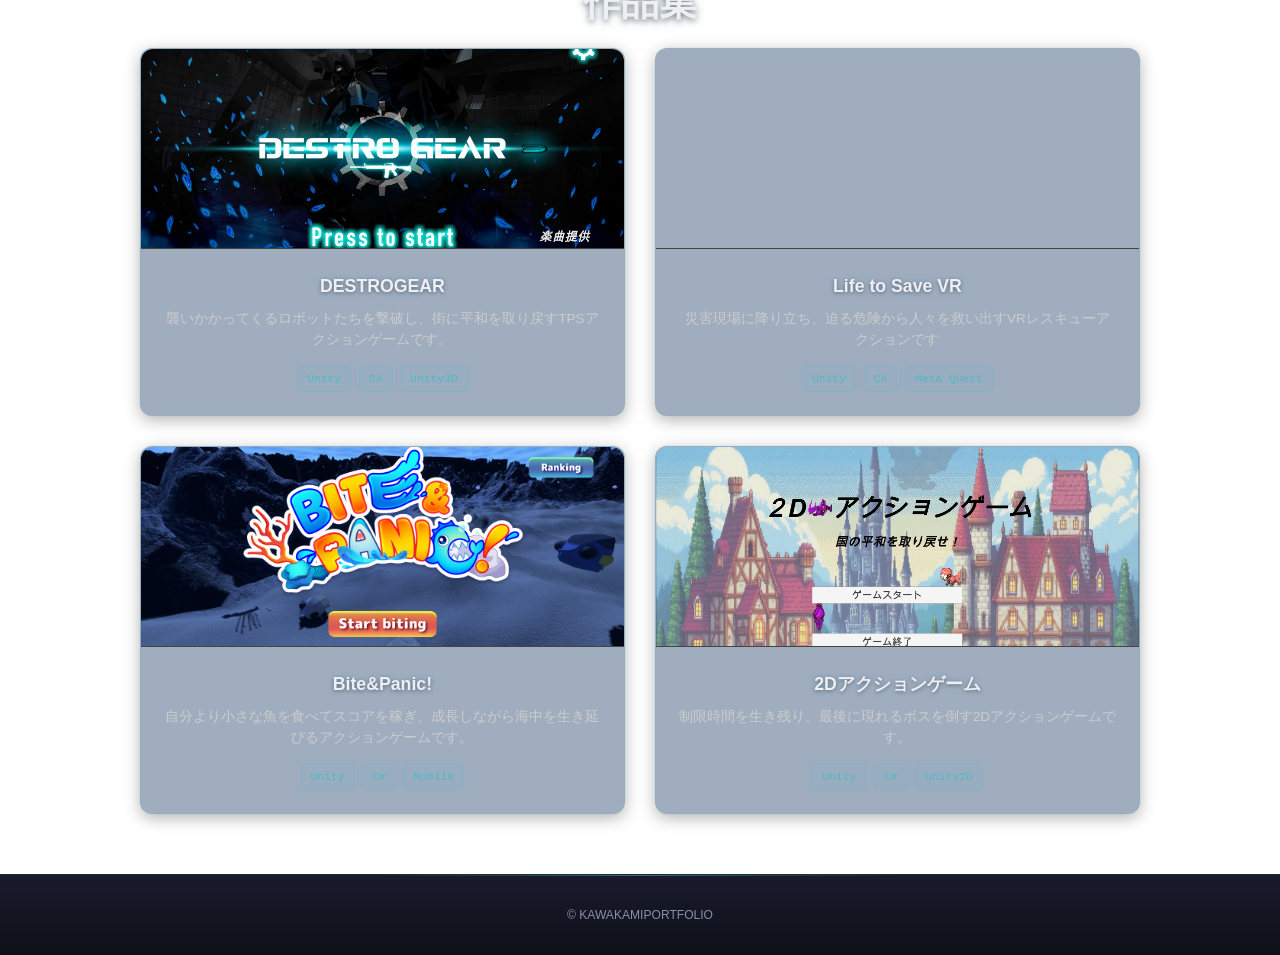
==== commit bde5a3b1: "アニメーションの変更,デザインパターンの変更" ====
--- a/index.html
+++ b/index.html
@@ -23,13 +23,26 @@
             <li><a href="#hero">ホーム</a></li>
             <li><a href="#about">私について</a></li>
             <li><a href="#projects">作品</a></li>
-            <!-- コンタクトのナビゲーションリンクは削除済み -->
         </ul>
     </nav>
 
     <main>
         <!-- ヒーローセクション -->
         <section id="hero" class="hero-section">
+            <div class="hero-slideshow">
+                <div class="hero-slide" style="background-image: url(./Assets/DestroGear/DestroGear_01.png);"></div>
+                <div class="hero-slide" style="background-image: url('./Assets/Bite&Panic/Bite&Panic_01.png');"></div>
+                <div class="hero-slide" style="background-image: url(./Assets/LifetoSave/LifetoSave_01.png);"></div>
+                <div class="hero-slide" style="background-image: url(./Assets/2DAction/2DAction_01.png);"></div>
+                <div class="hero-slide" style="background-image: url(./Assets/DestroGear/DestroGear_02.png);"></div>
+                <div class="hero-slide" style="background-image: url('./Assets/Bite&Panic/Bite&Panic_02.png');"></div>
+                <div class="hero-slide" style="background-image: url(./Assets/LifetoSave/LifetoSave_02.png);"></div>
+                <div class="hero-slide" style="background-image: url(./Assets/2DAction/2DAction_02.png);"></div>
+                <div class="hero-slide" style="background-image: url(./Assets/DestroGear/DestroGear_03.png);"></div>
+                <div class="hero-slide" style="background-image: url('./Assets/Bite&Panic/Bite&Panic_03.png');"></div>
+                <div class="hero-slide" style="background-image: url(./Assets/LifetoSave/LifetoSave_03.png);"></div>
+                <div class="hero-slide" style="background-image: url(./Assets/2DAction/2DAction_03.png);"></div>
+            </div>
             <div class="hero-content">
                 <img
                     src="./Assets/Icon.png"
@@ -37,9 +50,11 @@
                     class="hero-logo"
                     onerror="this.onerror=null; this.src='https://placehold.co/150x150/4C969C/ffffff?text=Icon+Error';"
                 >
-                <h1><span class="highlight">Unity</span>で世界を創る</h1>
-                <!-- ★注意: js/main.jsの内容に合わせて、このテキストはJSによって上書きされます -->
-                <p class="typing-effect">ゲーム開発者</p>
+                <h1>
+                    <span class="hero-text-bg">
+                        <span class="hero-text-inn"><span class="highlight">Unity</span>で世界を創る</span>
+                    </span>
+                </h1>
                 <a href="#projects" class="cta-button">作品を見る</a>
             </div>
         </section>
@@ -51,11 +66,12 @@
                 <p>Unity歴2年のゲーム開発者です。主にゲームプレイプログラミングを得意としています。</p>
                 <p>このポートフォリオサイトでは、これまでに制作した作品を紹介しています。プレイヤーに楽しんでもらえるゲーム作りを目指して日々学習しています。</p>
                 
-                <h3 class="skills-title">得意な技術スタック</h3>
+                <h3 class="skills-title">私が得意としていること</h3>
                 <ul class="skills-list">
                     <li>C#/Unityによるゲームプレイ実装</li>
                     <li>Unityの公式機能を利用したゲーム機能実装</li>
                     <li>モバイル/VRプラットフォーム向け最適化</li>
+                    <li>Asepriteを利用した2DSpriteの作成</li>
                     <li>AIを利用した作業の効率化</li>
                 </ul>
             </div>
@@ -63,8 +79,9 @@
 
         <!-- 作品セクション -->
         <section id="projects" class="section">
-            <h2 class="animate-on-scroll">作品</h2>
+            <h2 class="animate-on-scroll">作品集</h2>
             <div class="projects-grid">
+                
                 <a href="./pages/project3.html" class="project-card-link animate-on-scroll delay-300">
                     <div class="project-card">
                         <div class="project-main-image" style="background-image: url(./Assets/DestroGear/DestroGear_Title.png);"></div>
@@ -111,7 +128,7 @@
 
     <!-- フッター -->
     <footer>
-        <p>&copy; 2025 Unity Engineer Portfolio</p>
+        <p>&copy; KAWAKAMIPORTFOLIO</p>
     </footer>
 
     <script src="./js/main.js"></script>
--- a/css/style.css
+++ b/css/style.css
@@ -1,10 +1,14 @@
 :root {
-    --bg-color: #202020;
-    --surface-color: #383838;
-    --text-color: #C4C4C4;
-    --highlight-color: #4C969C;
-    /* Unity-ish teal/blue */
-    --accent-color: #E0E0E0;
+    --bg-color: #1a1a2e;
+    --bg-color-alt: #16213e;
+    --surface-color: #0f3460;
+    --text-color: #d4d4e0;
+    --highlight-color: #53b8c4;
+    --highlight-glow: rgba(83, 184, 196, 0.3);
+    --highlight-glow-strong: rgba(83, 184, 196, 0.5);
+    --accent-color: #EEEEF6;
+    --gradient-dark: rgba(26, 26, 46, 0.95);
+    --gradient-mid: rgba(15, 52, 96, 0.6);
     --font-main: 'Inter', 'Noto Sans JP', sans-serif;
     --font-code: 'JetBrains Mono', monospace;
 }
@@ -23,7 +27,8 @@
 }
 
 body {
-    background-color: var(--bg-color);
+    background: linear-gradient(180deg, var(--bg-color) 0%, var(--bg-color-alt) 50%, var(--bg-color) 100%);
+    background-attachment: fixed;
     color: var(--text-color);
     font-family: var(--font-main);
     line-height: 1.6;
@@ -47,20 +52,23 @@
     justify-content: space-between;
     align-items: center;
     padding: 1rem 2rem;
-    background-color: rgba(32, 32, 32, 0.95);
+    background-color: rgba(26, 26, 46, 0.85);
     position: fixed;
     width: 100%;
     top: 0;
     z-index: 1000;
-    backdrop-filter: blur(10px);
-    border-bottom: 1px solid var(--surface-color);
+    backdrop-filter: blur(16px);
+    -webkit-backdrop-filter: blur(16px);
+    border-bottom: 1px solid rgba(83, 184, 196, 0.12);
+    box-shadow: 0 2px 20px rgba(0, 0, 0, 0.3);
 }
 
 .logo {
     font-family: var(--font-code);
     font-weight: 700;
-    font-size: 1.1rem; 
+    font-size: 1.1rem;
     color: var(--highlight-color);
+    text-shadow: 0 0 10px rgba(83, 184, 196, 0.3);
 }
 
 .nav-links {
@@ -98,10 +106,12 @@
     margin-bottom: 1rem;
     /* メインのh1/h2は中央寄せ */
     text-align: center;
+    text-shadow: 0 2px 4px rgba(0, 0, 0, 0.4), 0 0 12px rgba(83, 184, 196, 0.15);
 }
 
 h2 {
-    font-size: 2.5rem; 
+    font-size: 2.5rem;
+    text-shadow: 0 2px 6px rgba(0, 0, 0, 0.5), 0 0 20px rgba(83, 184, 196, 0.2);
 }
 
 
@@ -111,20 +121,66 @@
     display: flex;
     align-items: center;
     justify-content: center;
-    /* 左右のパディングを10%から、モバイルでも安全な5%に修正 */
-    padding: 0 5%; 
+    padding: 0 5%;
     padding-top: 60px;
     text-align: center;
-    /* GitHub Pagesの背景画像URLを使用 */
-    background-image: linear-gradient(rgba(0, 0, 0, 0.7), rgba(0, 0, 0, 0.7)), url('https://kawakami240743.github.io/Portfolio/Assets/BackGround.png');
+    position: relative;
+    overflow: hidden;
+    background: var(--bg-color);
+}
+
+/* ヒーローオーバーレイ */
+.hero-section::before {
+    content: '';
+    position: absolute;
+    inset: 0;
+    background: linear-gradient(rgba(26, 26, 46, 0.4), rgba(26, 26, 46, 0.6));
+    z-index: 1;
+    pointer-events: none;
+}
+
+/* スライドショーコンテナ */
+.hero-slideshow {
+    position: absolute;
+    inset: 0;
+    z-index: 0;
+}
+
+/* 各スライド */
+.hero-slide {
+    position: absolute;
+    inset: 0;
     background-size: cover;
     background-position: center;
-    background-attachment: fixed;
-}
+    opacity: 0;
+    animation: heroSlide 48s linear infinite;
+}
+
+@keyframes heroSlide {
+    0%     { opacity: 0; }
+    2%     { opacity: 1; }
+    6.33%  { opacity: 1; }
+    8.33%  { opacity: 0; }
+    100%   { opacity: 0; }
+}
+
+.hero-slide:nth-child(1)  { animation-delay:  0s; }
+.hero-slide:nth-child(2)  { animation-delay:  4s; }
+.hero-slide:nth-child(3)  { animation-delay:  8s; }
+.hero-slide:nth-child(4)  { animation-delay: 12s; }
+.hero-slide:nth-child(5)  { animation-delay: 16s; }
+.hero-slide:nth-child(6)  { animation-delay: 20s; }
+.hero-slide:nth-child(7)  { animation-delay: 24s; }
+.hero-slide:nth-child(8)  { animation-delay: 28s; }
+.hero-slide:nth-child(9)  { animation-delay: 32s; }
+.hero-slide:nth-child(10) { animation-delay: 36s; }
+.hero-slide:nth-child(11) { animation-delay: 40s; }
+.hero-slide:nth-child(12) { animation-delay: 44s; }
 
 .hero-content {
     max-width: 800px;
-    z-index: 1;
+    position: relative;
+    z-index: 2;
 }
 
 .hero-logo {
@@ -134,7 +190,7 @@
     margin-bottom: 2rem;
     border-radius: 50%;
     border: 3px solid var(--highlight-color);
-    box-shadow: 0 0 20px rgba(76, 150, 156, 0.5);
+    box-shadow: 0 0 20px var(--highlight-glow-strong);
     animation: float 6s ease-in-out infinite;
 }
 
@@ -149,6 +205,13 @@
 
     100% {
         transform: translateY(0px);
+    }
+}
+
+@keyframes hero-text-reveal {
+    to {
+        transform: translateY(0);
+        opacity: 1;
     }
 }
 
@@ -156,11 +219,28 @@
     font-size: 2.8rem;
     line-height: 1.2;
     margin-bottom: 1rem;
-    text-shadow: 0 2px 4px rgba(0, 0, 0, 0.5);
+}
+
+.hero-text-bg {
+    display: inline-block;
+    overflow: hidden;
+}
+
+.hero-text-inn {
+    display: inline-block;
+    position: relative;
+    color: var(--accent-color);
+    text-shadow: 0 2px 8px rgba(0, 0, 0, 0.5);
+    transform: translateY(110%);
+    opacity: 0;
+    animation: hero-text-reveal 0.8s cubic-bezier(0.22, 1, 0.36, 1) 0.4s forwards;
 }
 
 .highlight {
     color: var(--highlight-color);
+    text-shadow:
+        0 0 10px rgba(83, 184, 196, 0.4),
+        0 0 30px rgba(83, 184, 196, 0.2);
 }
 
 .typing-effect {
@@ -174,21 +254,48 @@
 .cta-button {
     display: inline-block;
     padding: 0.7rem 1.8rem;
-    background-color: var(--highlight-color);
+    background: linear-gradient(135deg, var(--highlight-color), #3a8a9e);
     color: #fff;
     border-radius: 4px;
     font-weight: 600;
-    transition: transform 0.2s ease, background-color 0.2s ease;
-    box-shadow: 0 4px 6px rgba(0, 0, 0, 0.3);
+    transition: transform 0.2s ease, box-shadow 0.2s ease;
+    box-shadow: 0 4px 6px rgba(0, 0, 0, 0.3), 0 0 20px rgba(83, 184, 196, 0.2);
+}
+
+.hero-content .cta-button {
+    opacity: 0;
+    transform: translateY(110%);
+    animation: hero-text-reveal 0.8s cubic-bezier(0.22, 1, 0.36, 1) 1.1s forwards;
 }
 
 .cta-button:hover {
     transform: translateY(-2px);
-    background-color: #3a7a80;
+    box-shadow: 0 6px 12px rgba(0, 0, 0, 0.4), 0 0 30px rgba(83, 184, 196, 0.4);
 }
 
 
 /* About Section */
+#about {
+    position: relative;
+}
+
+#about::after {
+    content: '';
+    position: absolute;
+    bottom: 0;
+    left: 50%;
+    transform: translateX(-50%);
+    width: 60%;
+    height: 1px;
+    background: linear-gradient(90deg, transparent 0%, var(--highlight-color) 50%, transparent 100%);
+    opacity: 0.4;
+}
+
+#about > * {
+    position: relative;
+    z-index: 1;
+}
+
 .about-content {
     font-size: 1rem;
     max-width: 800px;
@@ -214,7 +321,8 @@
     margin-bottom: 1rem;
     padding-bottom: 0.5rem;
     border-bottom: 2px solid var(--surface-color);
-    text-align: center; 
+    text-align: center;
+    text-shadow: 0 0 12px rgba(83, 184, 196, 0.35), 0 2px 4px rgba(0, 0, 0, 0.3);
 }
 
 /* skills-list */
@@ -224,11 +332,14 @@
     font-family: var(--font-code);
     font-size: 1rem;
     color: var(--accent-color);
-    background-color: var(--surface-color);
+    background: rgba(15, 52, 96, 0.35);
+    backdrop-filter: blur(10px);
+    -webkit-backdrop-filter: blur(10px);
     padding: 1.5rem 2rem;
     padding-left: 3rem;
     border-radius: 8px;
-    border: 1px solid var(--highlight-color);
+    border: 1px solid rgba(83, 184, 196, 0.4);
+    box-shadow: 0 4px 20px rgba(0, 0, 0, 0.2), inset 0 1px 0 rgba(83, 184, 196, 0.1);
     
     /* リストボックス自体を中央寄せにする */
     max-width: 600px;
@@ -244,6 +355,15 @@
 
 
 /* Projects Section */
+#projects {
+    position: relative;
+}
+
+#projects > * {
+    position: relative;
+    z-index: 1;
+}
+
 /* 【修正】モバイルでは1列、PCでは2列に固定するための修正 */
 .projects-grid {
     display: grid;
@@ -265,18 +385,19 @@
 
 
 .project-card {
-    background-color: var(--surface-color);
-    /* 角丸を大きくする */
-    border-radius: 12px; 
+    background: rgba(15, 52, 96, 0.4);
+    backdrop-filter: blur(12px);
+    -webkit-backdrop-filter: blur(12px);
+    border-radius: 12px;
     overflow: hidden;
-    border: 1px solid #444;
-    transition: transform 0.3s ease, box-shadow 0.3s ease;
+    border: 1px solid rgba(83, 184, 196, 0.15);
+    transition: transform 0.3s ease, box-shadow 0.3s ease, border-color 0.3s ease;
+    box-shadow: 0 4px 16px rgba(0, 0, 0, 0.3), 0 0 0 1px rgba(83, 184, 196, 0.05);
 }
 
 .project-card:hover {
-    transform: translateY(-8px); /* 浮き上がりを強くする */
-    /* シャドウをハイライトカラーで目立たせる */
-    box-shadow: 0 15px 30px rgba(76, 150, 156, 0.4); 
+    transform: translateY(-8px);
+    box-shadow: 0 20px 40px rgba(0, 0, 0, 0.4), 0 0 30px var(--highlight-glow);
     border-color: var(--highlight-color);
 }
 
@@ -299,6 +420,7 @@
     /* 作品名も中央寄せにする */
     text-align: center;
     margin-bottom: 0.5rem;
+    text-shadow: 0 1px 4px rgba(0, 0, 0, 0.4), 0 0 10px rgba(83, 184, 196, 0.15);
 }
 
 .project-info p {
@@ -318,15 +440,15 @@
 }
 
 .tags span {
-    background-color: #222;
+    background: rgba(83, 184, 196, 0.08);
     color: var(--highlight-color);
     padding: 0.2rem 0.6rem;
     border-radius: 4px;
     font-size: 0.75rem;
     font-family: var(--font-code);
-    border: 1px solid #444;
-    /* ホバーエフェクトを追加 */
-    transition: background-color 0.2s ease, color 0.2s ease;
+    border: 1px solid rgba(83, 184, 196, 0.25);
+    transition: background-color 0.2s ease, color 0.2s ease, box-shadow 0.2s ease;
+    box-shadow: 0 0 8px rgba(83, 184, 196, 0.05);
 }
 
 .project-card:hover .tags span {
@@ -339,10 +461,23 @@
 footer {
     text-align: center;
     padding: 2rem;
-    background-color: #1a1a1a;
-    color: #666;
+    background: linear-gradient(180deg, var(--bg-color) 0%, #0d1117 100%);
+    color: #8890a0;
     font-size: 0.8rem;
-    border-top: 1px solid #333;
+    border-top: 1px solid rgba(83, 184, 196, 0.2);
+    position: relative;
+}
+
+footer::before {
+    content: '';
+    position: absolute;
+    top: 0;
+    left: 50%;
+    transform: translateX(-50%);
+    width: 40%;
+    height: 1px;
+    background: linear-gradient(90deg, transparent, var(--highlight-color), transparent);
+    opacity: 0.5;
 }
 
 /* Animations */
@@ -357,39 +492,89 @@
     transform: translateY(0);
 }
 
+/* 作品カードはズームインアニメーション */
+@keyframes zoomIn {
+    0% {
+        transform: scale(0.8);
+        opacity: 0;
+    }
+    100% {
+        transform: scale(1);
+        opacity: 1;
+    }
+}
+
+.project-card-link.animate-on-scroll {
+    transform: none;
+    transition: none;
+}
+
+.project-card-link.animate-on-scroll.visible {
+    animation: zoomIn 0.8s cubic-bezier(0.25, 1, 0.5, 1) forwards;
+}
+
 /* Staggered delay for children if needed */
 .delay-100 {
     transition-delay: 0.1s;
 }
 
+.delay-100.project-card-link {
+    transition-delay: 0s;
+    animation-delay: 0.1s;
+}
+
 .delay-200 {
     transition-delay: 0.2s;
 }
 
+.delay-200.project-card-link {
+    transition-delay: 0s;
+    animation-delay: 0.2s;
+}
+
 .delay-300 {
     transition-delay: 0.3s;
 }
 
+.delay-300.project-card-link {
+    transition-delay: 0s;
+    animation-delay: 0.3s;
+}
+
 .delay-400 {
     transition-delay: 0.4s;
 }
 
+.delay-400.project-card-link {
+    transition-delay: 0s;
+    animation-delay: 0.4s;
+}
+
 
 /* --- Project Detail Page Specific Styles --- */
+body:has(.project-detail) {
+    background: linear-gradient(180deg, #1a1a2e 0%, #16213e 30%, #1a1a2e 60%, #0d1117 100%);
+}
+
 .project-detail {
     padding-top: 80px;
     max-width: 1000px;
     margin: 0 auto;
     padding-bottom: 4rem;
     /* h2タイトルを左寄せにするため、text-align: centerを削除 */
-    text-align: left; 
+    text-align: left;
+    position: relative;
 }
 
 /* 【修正】プロジェクトヘッダー内のh1を強調 */
 .project-header h1 {
-    font-size: 3rem; /* h2 (2.5rem)よりも大きく強調 */
+    font-size: 3rem;
     color: var(--highlight-color);
-    margin-bottom: 0.5rem; /* pタグとの間隔を調整 */
+    margin-bottom: 0.5rem;
+    text-shadow:
+        0 2px 8px rgba(0, 0, 0, 0.5),
+        0 0 20px rgba(83, 184, 196, 0.35),
+        0 0 50px rgba(83, 184, 196, 0.15);
 }
 
 .project-header p {
@@ -408,20 +593,21 @@
 .project-description h3 {
     color: var(--accent-color);
     /* 中央寄せを解除し、左寄せを強制 */
-    text-align: left; 
-    
+    text-align: left;
+
     /* マージンの調整: タイトル上の間隔を広げ、下の間隔は境界線のために確保 */
-    margin-top: 3rem; 
+    margin-top: 3rem;
     margin-bottom: 1rem;
-    
+
     /* タイトル下に控えめな区切り線を追加 */
     border-bottom: 2px solid var(--surface-color);
     padding-bottom: 0.5rem;
-    
+
     /* セクションコンテンツの左右パディングを適用 (h2はセクション内にあるため) */
-    max-width: 1000px; 
+    max-width: 1000px;
     margin-left: auto;
     margin-right: auto;
+    text-shadow: 0 2px 6px rgba(0, 0, 0, 0.4), 0 0 16px rgba(83, 184, 196, 0.15);
 }
 
 .project-description p,
@@ -461,8 +647,8 @@
     left: 0;
     width: 100%;
     height: 100%;
-    border: 1px solid #444;
-    box-shadow: 0 10px 30px rgba(0, 0, 0, 0.5);
+    border: 1px solid rgba(83, 184, 196, 0.15);
+    box-shadow: 0 10px 30px rgba(0, 0, 0, 0.5), 0 0 0 1px rgba(83, 184, 196, 0.05);
 }
 
 .project-gallery {
@@ -497,11 +683,18 @@
     min-width: 300px;
     width: 300px;
     flex-shrink: 0;
-    
+
     height: 200px;
-    background-color: #333;
+    background-color: #1a1a2e;
     border-radius: 8px;
-    border: 1px solid #444;
+    border: 1px solid rgba(83, 184, 196, 0.15);
+    box-shadow: 0 4px 12px rgba(0, 0, 0, 0.3);
+    transition: box-shadow 0.3s ease, border-color 0.3s ease;
+}
+
+.gallery-item:hover {
+    box-shadow: 0 8px 24px rgba(0, 0, 0, 0.4), 0 0 15px var(--highlight-glow);
+    border-color: rgba(83, 184, 196, 0.4);
 }
 
 .back-link {
@@ -527,5 +720,28 @@
 .project-card-link:hover .project-card {
     border-color: var(--highlight-color);
     transform: none;
-    /* Reset inner transform to avoid double effect */
-}
+    box-shadow: 0 20px 40px rgba(0, 0, 0, 0.4), 0 0 30px var(--highlight-glow);
+}
+
+
+/* ============================================
+   モバイル対応
+   ============================================ */
+@media (max-width: 768px) {
+    /* iOS Safari で background-attachment: fixed が効かないため scroll に変更 */
+    body {
+        background-attachment: scroll;
+    }
+
+    /* スライドの縦長画面での表示を調整 */
+    .hero-slide {
+        background-position: center center;
+        background-size: cover;
+    }
+
+    /* ヒーローセクションの高さをモバイルブラウザのアドレスバーに対応 */
+    .hero-section {
+        min-height: 100svh;
+        height: auto;
+    }
+}
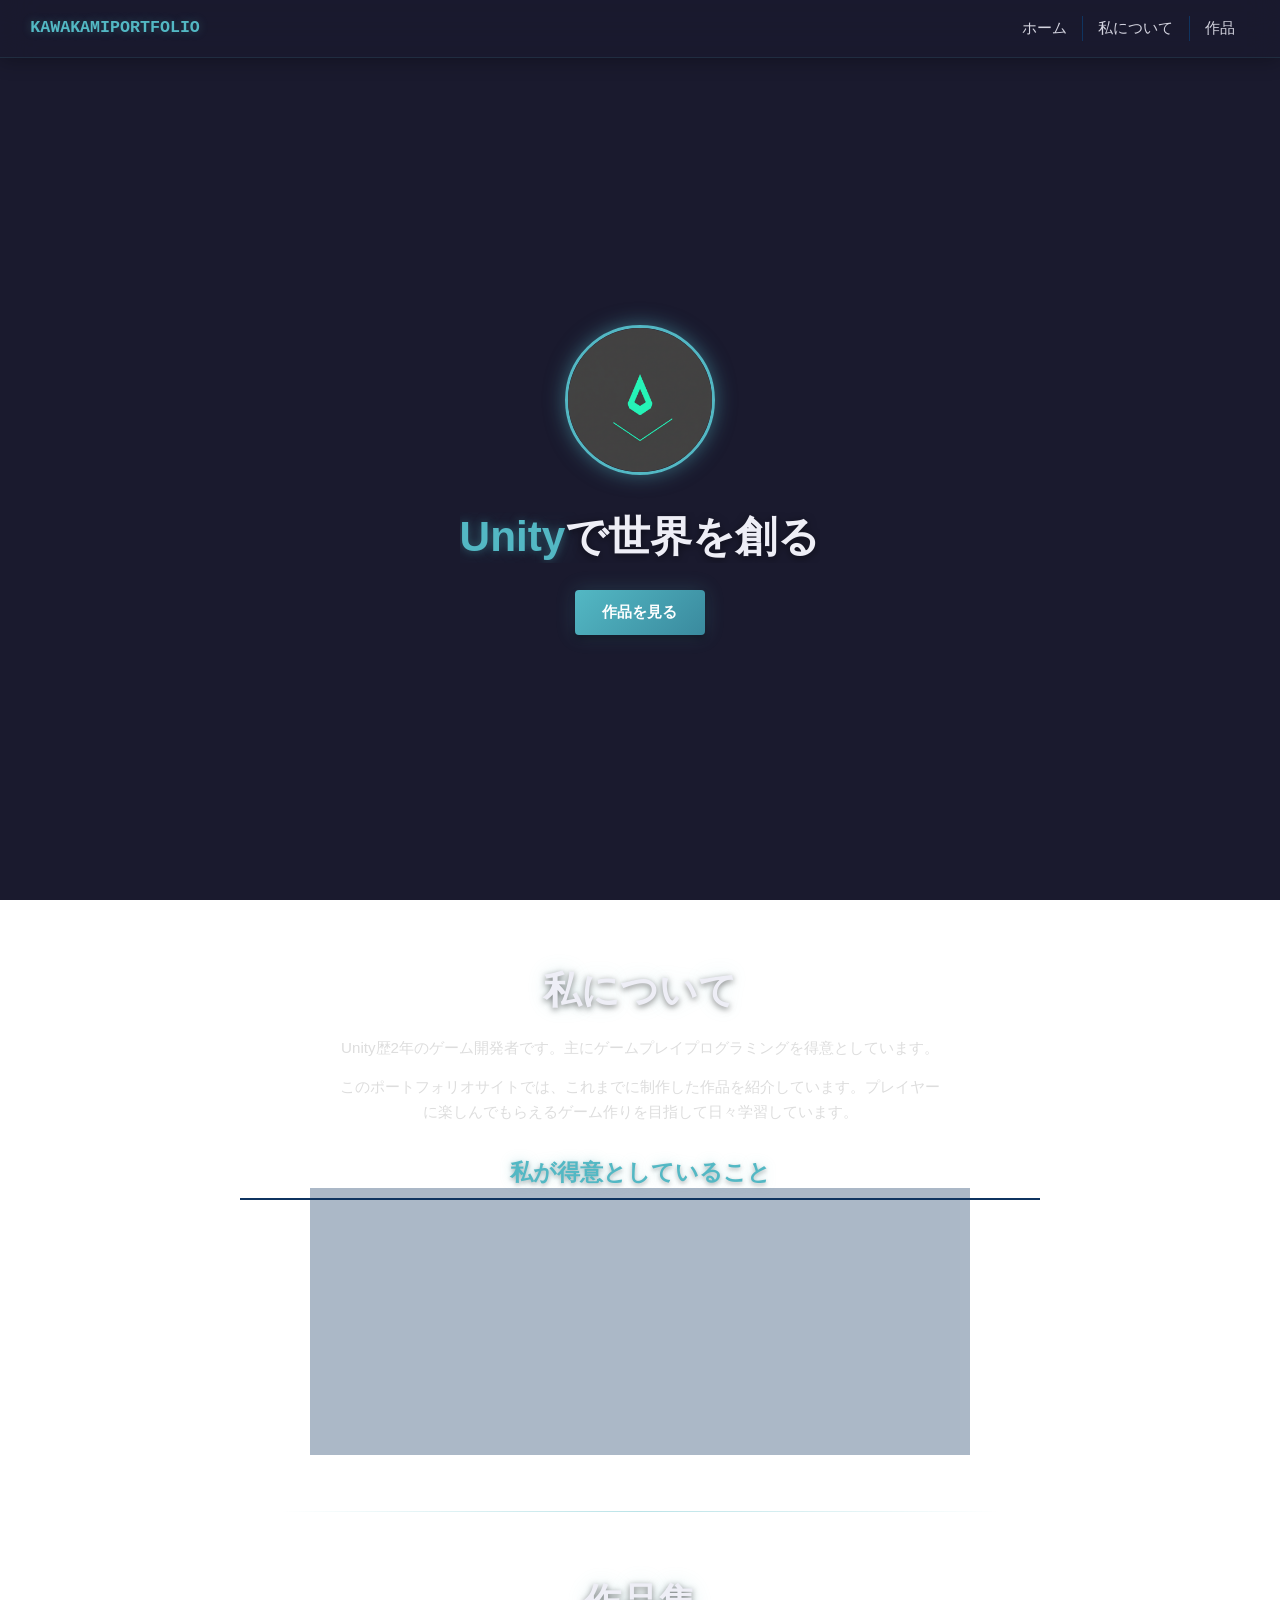
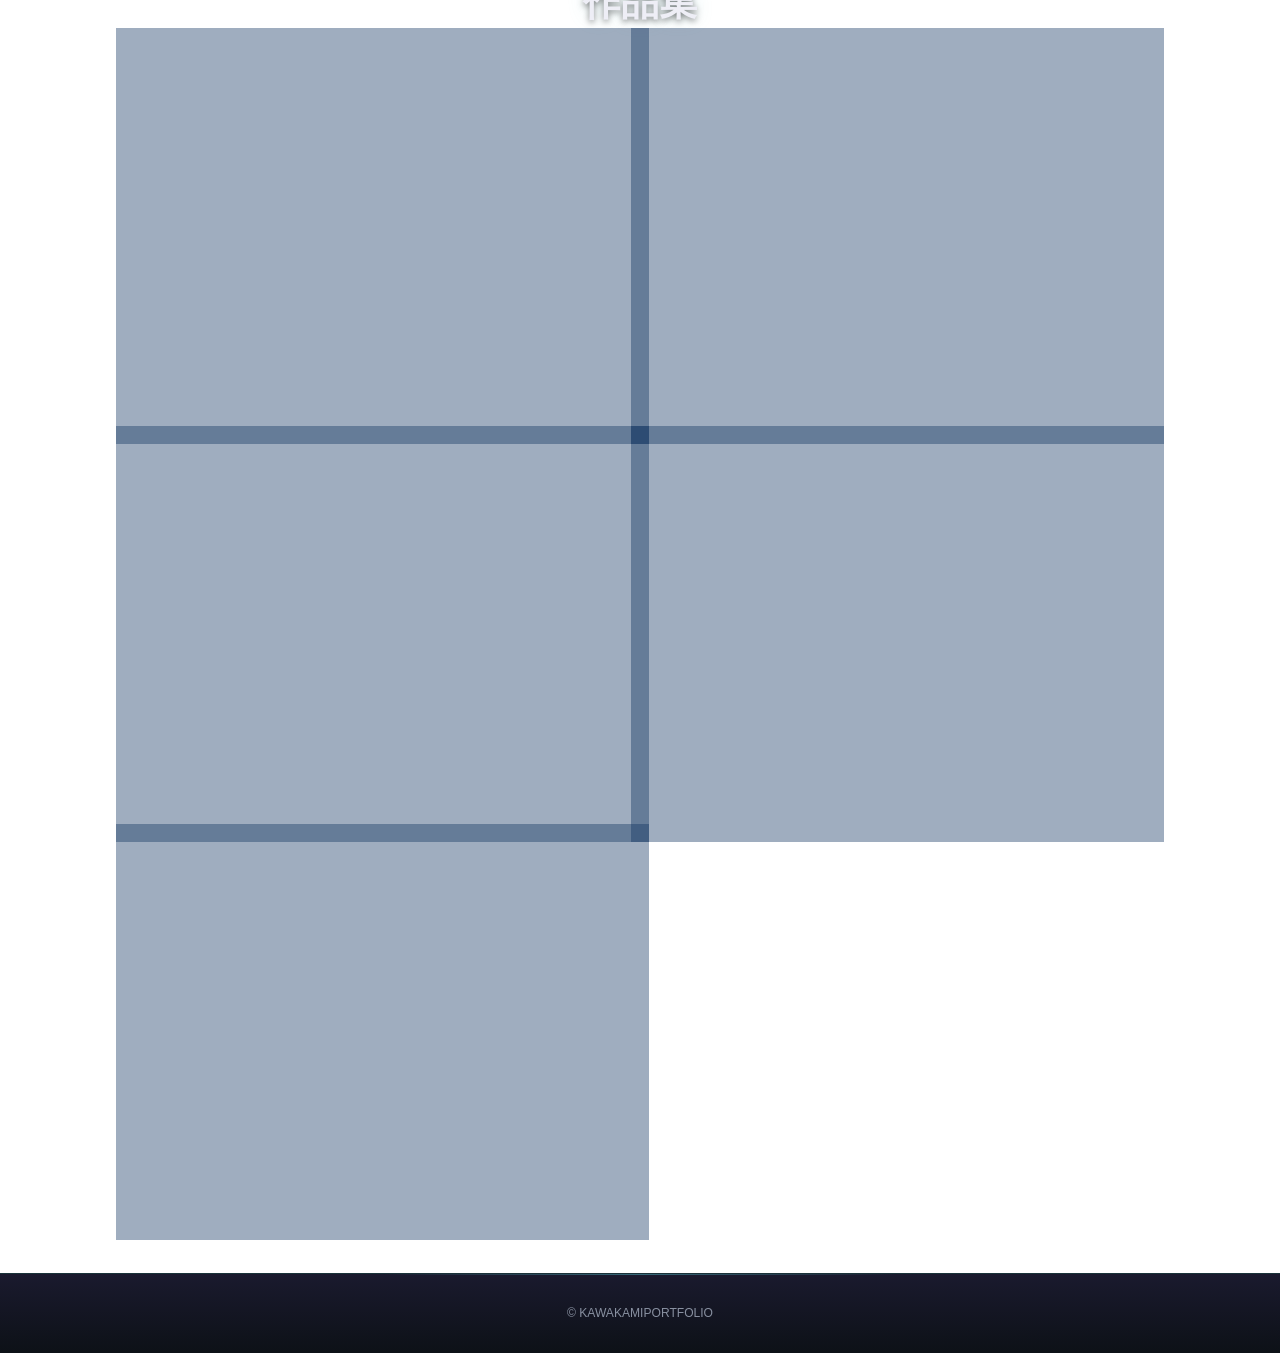
==== commit 90cd47b2: "きこりちゃん追加" ====
--- a/index.html
+++ b/index.html
@@ -4,9 +4,9 @@
 <head>
     <meta name="viewport" content="width=device-width, initial-scale=1.0">
     <title>Unity エンジニア ポートフォリオ</title>
-    
+
     <link rel="stylesheet" href="./css/style.css">
-    
+
     <!-- Google Fonts の設定 -->
     <link rel="preconnect" href="https://fonts.googleapis.com">
     <link rel="preconnect" href="https://fonts.gstatic.com" crossorigin>
@@ -44,12 +44,8 @@
                 <div class="hero-slide" style="background-image: url(./Assets/2DAction/2DAction_03.png);"></div>
             </div>
             <div class="hero-content">
-                <img
-                    src="./Assets/Icon.png"
-                    alt="ロゴアイコン"
-                    class="hero-logo"
-                    onerror="this.onerror=null; this.src='https://placehold.co/150x150/4C969C/ffffff?text=Icon+Error';"
-                >
+                <img src="./Assets/Icon.png" alt="ロゴアイコン" class="hero-logo"
+                    onerror="this.onerror=null; this.src='https://placehold.co/150x150/4C969C/ffffff?text=Icon+Error';">
                 <h1>
                     <span class="hero-text-bg">
                         <span class="hero-text-inn"><span class="highlight">Unity</span>で世界を創る</span>
@@ -65,7 +61,7 @@
             <div class="about-content">
                 <p>Unity歴2年のゲーム開発者です。主にゲームプレイプログラミングを得意としています。</p>
                 <p>このポートフォリオサイトでは、これまでに制作した作品を紹介しています。プレイヤーに楽しんでもらえるゲーム作りを目指して日々学習しています。</p>
-                
+
                 <h3 class="skills-title">私が得意としていること</h3>
                 <ul class="skills-list">
                     <li>C#/Unityによるゲームプレイ実装</li>
@@ -81,10 +77,21 @@
         <section id="projects" class="section">
             <h2 class="animate-on-scroll">作品集</h2>
             <div class="projects-grid">
-                
+                <a href="./pages/project5.html" class="project-card-link animate-on-scroll delay-300">
+                    <div class="project-card">
+                        <div class="project-main-image"
+                            style="background-image: url(./Assets/KIKORICHAN/KIKORICHAN_Title.png);"></div>
+                        <div class="project-info">
+                            <h3>きこりちゃん</h3>
+                            <p>より多くの木を切って世界中の人とスコアを競い合うゲームです</p>
+                            <div class="tags"><span>Unity</span><span>C#</span><span>Unity3D</span></div>
+                        </div>
+                    </div>
+                </a>
                 <a href="./pages/project3.html" class="project-card-link animate-on-scroll delay-300">
                     <div class="project-card">
-                        <div class="project-main-image" style="background-image: url(./Assets/DestroGear/DestroGear_Title.png);"></div>
+                        <div class="project-main-image"
+                            style="background-image: url(./Assets/DestroGear/DestroGear_Title.png);"></div>
                         <div class="project-info">
                             <h3>DESTROGEAR</h3>
                             <p>襲いかかってくるロボットたちを撃破し、街に平和を取り戻すTPSアクションゲームです。</p>
@@ -94,7 +101,8 @@
                 </a>
                 <a href="./pages/project4.html" class="project-card-link animate-on-scroll delay-400">
                     <div class="project-card">
-                        <div class="project-main-image" style="background-image: url(./Assets/LifetoSave/LifetoSave_Title.png);"></div>
+                        <div class="project-main-image"
+                            style="background-image: url(./Assets/LifetoSave/LifetoSave_Title.png);"></div>
                         <div class="project-info">
                             <h3>Life to Save VR</h3>
                             <p>災害現場に降り立ち、迫る危険から人々を救い出すVRレスキューアクションです</p>
@@ -104,7 +112,8 @@
                 </a>
                 <a href="./pages/project2.html" class="project-card-link animate-on-scroll delay-200">
                     <div class="project-card">
-                        <div class="project-main-image" style="background-image: url(./Assets/Bite&Panic/Bite&Panic_Title.png);"></div>
+                        <div class="project-main-image"
+                            style="background-image: url(./Assets/Bite&Panic/Bite&Panic_Title.png);"></div>
                         <div class="project-info">
                             <h3>Bite&Panic!</h3>
                             <p>自分より小さな魚を食べてスコアを稼ぎ、成長しながら海中を生き延びるアクションゲームです。</p>
@@ -114,7 +123,8 @@
                 </a>
                 <a href="./pages/project1.html" class="project-card-link animate-on-scroll delay-100">
                     <div class="project-card">
-                        <div class="project-main-image" style="background-image: url(./Assets/2DAction/2DAction_Title.png);"></div>
+                        <div class="project-main-image"
+                            style="background-image: url(./Assets/2DAction/2DAction_Title.png);"></div>
                         <div class="project-info">
                             <h3>2Dアクションゲーム</h3>
                             <p>制限時間を生き残り、最後に現れるボスを倒す2Dアクションゲームです。</p>
@@ -134,4 +144,4 @@
     <script src="./js/main.js"></script>
 </body>
 
-</html>
+</html>
--- a/css/style.css
+++ b/css/style.css
@@ -656,27 +656,22 @@
     overflow: hidden;
 }
 
-/* JS自動スクロール用設定 */
+/* CSS無限スクロール設定 */
 .gallery-grid {
-    display: flex; 
+    display: flex;
     flex-wrap: nowrap;
-    overflow-x: auto; 
-    -webkit-overflow-scrolling: touch;
-    scroll-behavior: smooth;
-    
-    width: auto; 
-    animation: none; 
-    
     gap: 1.5rem;
     margin-top: 1.5rem;
-    
-    /* スクロールバーを非表示 */
-    -ms-overflow-style: none;
-    scrollbar-width: none;
-}
-
-.gallery-grid::-webkit-scrollbar {
-    display: none;
+    animation: gallery-scroll 30s linear infinite;
+}
+
+.gallery-grid:hover {
+    animation-play-state: paused;
+}
+
+@keyframes gallery-scroll {
+    0%   { transform: translateX(0); }
+    100% { transform: translateX(calc(-300px * 3 - 1.5rem * 3)); }
 }
 
 .gallery-item {
@@ -690,6 +685,57 @@
     border: 1px solid rgba(83, 184, 196, 0.15);
     box-shadow: 0 4px 12px rgba(0, 0, 0, 0.3);
     transition: box-shadow 0.3s ease, border-color 0.3s ease;
+    cursor: pointer;
+}
+
+/* ライトボックス */
+.lightbox {
+    position: fixed;
+    inset: 0;
+    background: rgba(0, 0, 0, 0.85);
+    display: flex;
+    align-items: center;
+    justify-content: center;
+    z-index: 1000;
+    opacity: 0;
+    pointer-events: none;
+    transition: opacity 0.3s ease;
+}
+
+.lightbox.open {
+    opacity: 1;
+    pointer-events: all;
+}
+
+.lightbox-img {
+    max-width: 90vw;
+    max-height: 85vh;
+    object-fit: contain;
+    border-radius: 8px;
+    transform: scale(0.9);
+    transition: transform 0.3s ease;
+}
+
+.lightbox.open .lightbox-img {
+    transform: scale(1);
+}
+
+.lightbox-close {
+    position: absolute;
+    top: 1.5rem;
+    right: 1.5rem;
+    background: none;
+    border: none;
+    color: white;
+    font-size: 2.5rem;
+    line-height: 1;
+    cursor: pointer;
+    opacity: 0.7;
+    transition: opacity 0.2s;
+}
+
+.lightbox-close:hover {
+    opacity: 1;
 }
 
 .gallery-item:hover {
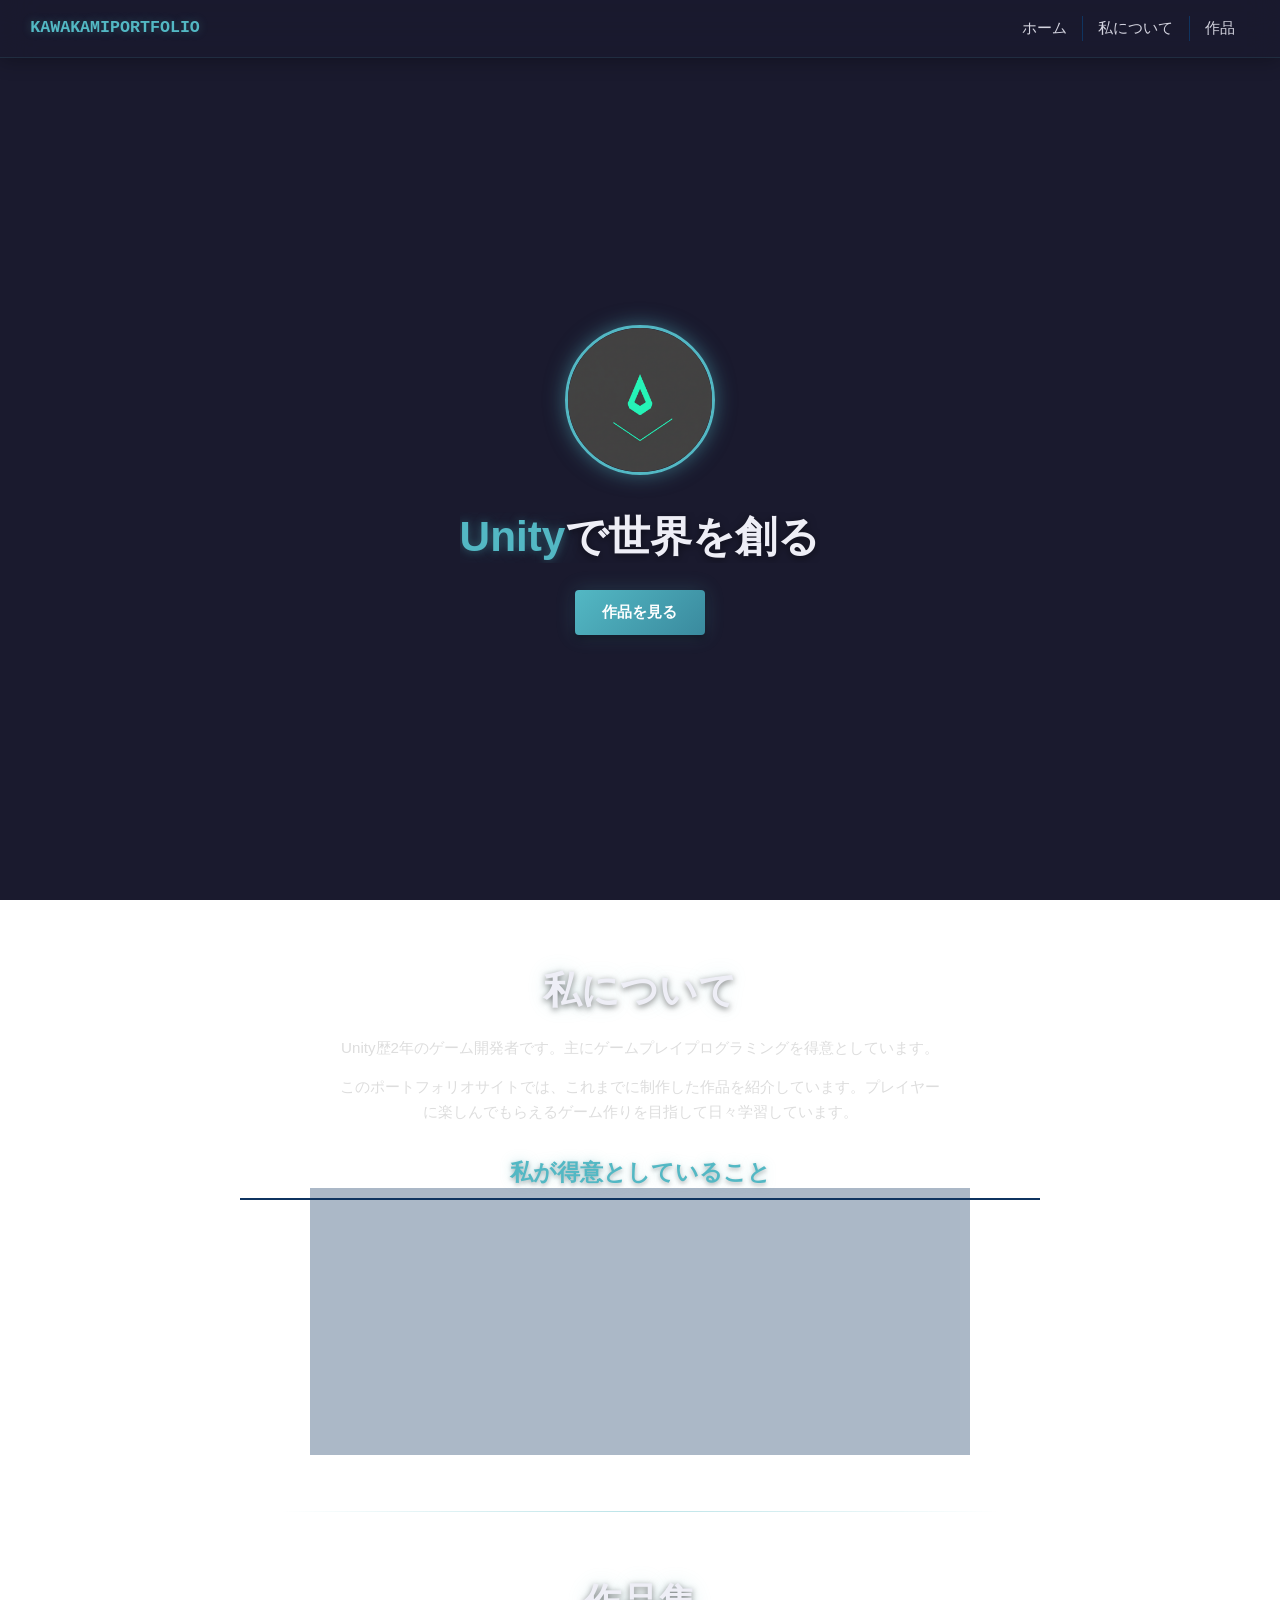
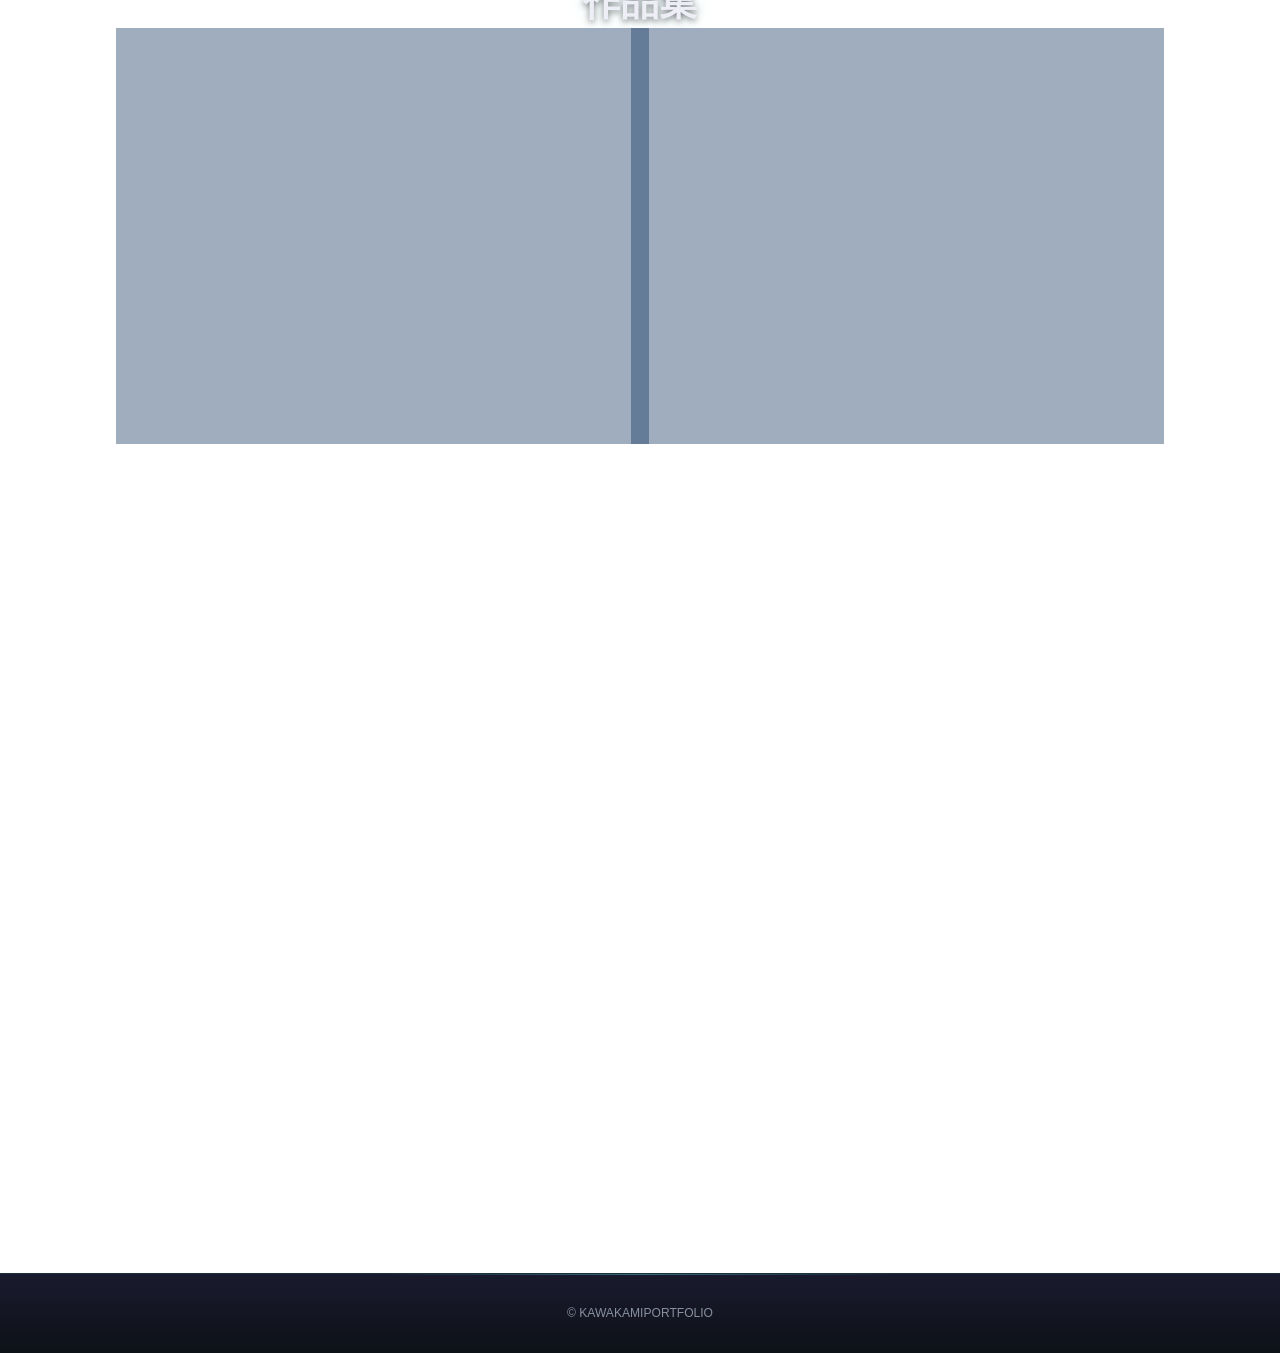
==== commit 76672620: "Unity3Dとなっていた部分を修正" ====
--- a/index.html
+++ b/index.html
@@ -84,7 +84,7 @@
                         <div class="project-info">
                             <h3>きこりちゃん</h3>
                             <p>より多くの木を切って世界中の人とスコアを競い合うゲームです</p>
-                            <div class="tags"><span>Unity</span><span>C#</span><span>Unity3D</span></div>
+                            <div class="tags"><span>Unity</span><span>C#</span><span>Unity2D</span></div>
                         </div>
                     </div>
                 </a>
--- a/css/style.css
+++ b/css/style.css
@@ -743,6 +743,31 @@
     border-color: rgba(83, 184, 196, 0.4);
 }
 
+.play-link {
+    margin-top: 3rem;
+    text-align: center;
+}
+
+.play-label {
+    font-size: 1rem;
+    margin-bottom: 0.75rem;
+    color: var(--text-secondary, #aaa);
+}
+
+.play-icon {
+    width: 120px;
+    height: 120px;
+    object-fit: cover;
+    border-radius: 20px;
+    transition: transform 0.2s ease, box-shadow 0.2s ease;
+    cursor: pointer;
+}
+
+.play-icon:hover {
+    transform: scale(1.08);
+    box-shadow: 0 8px 24px rgba(0, 0, 0, 0.4);
+}
+
 .back-link {
     margin-top: 4rem;
     text-align: center;
